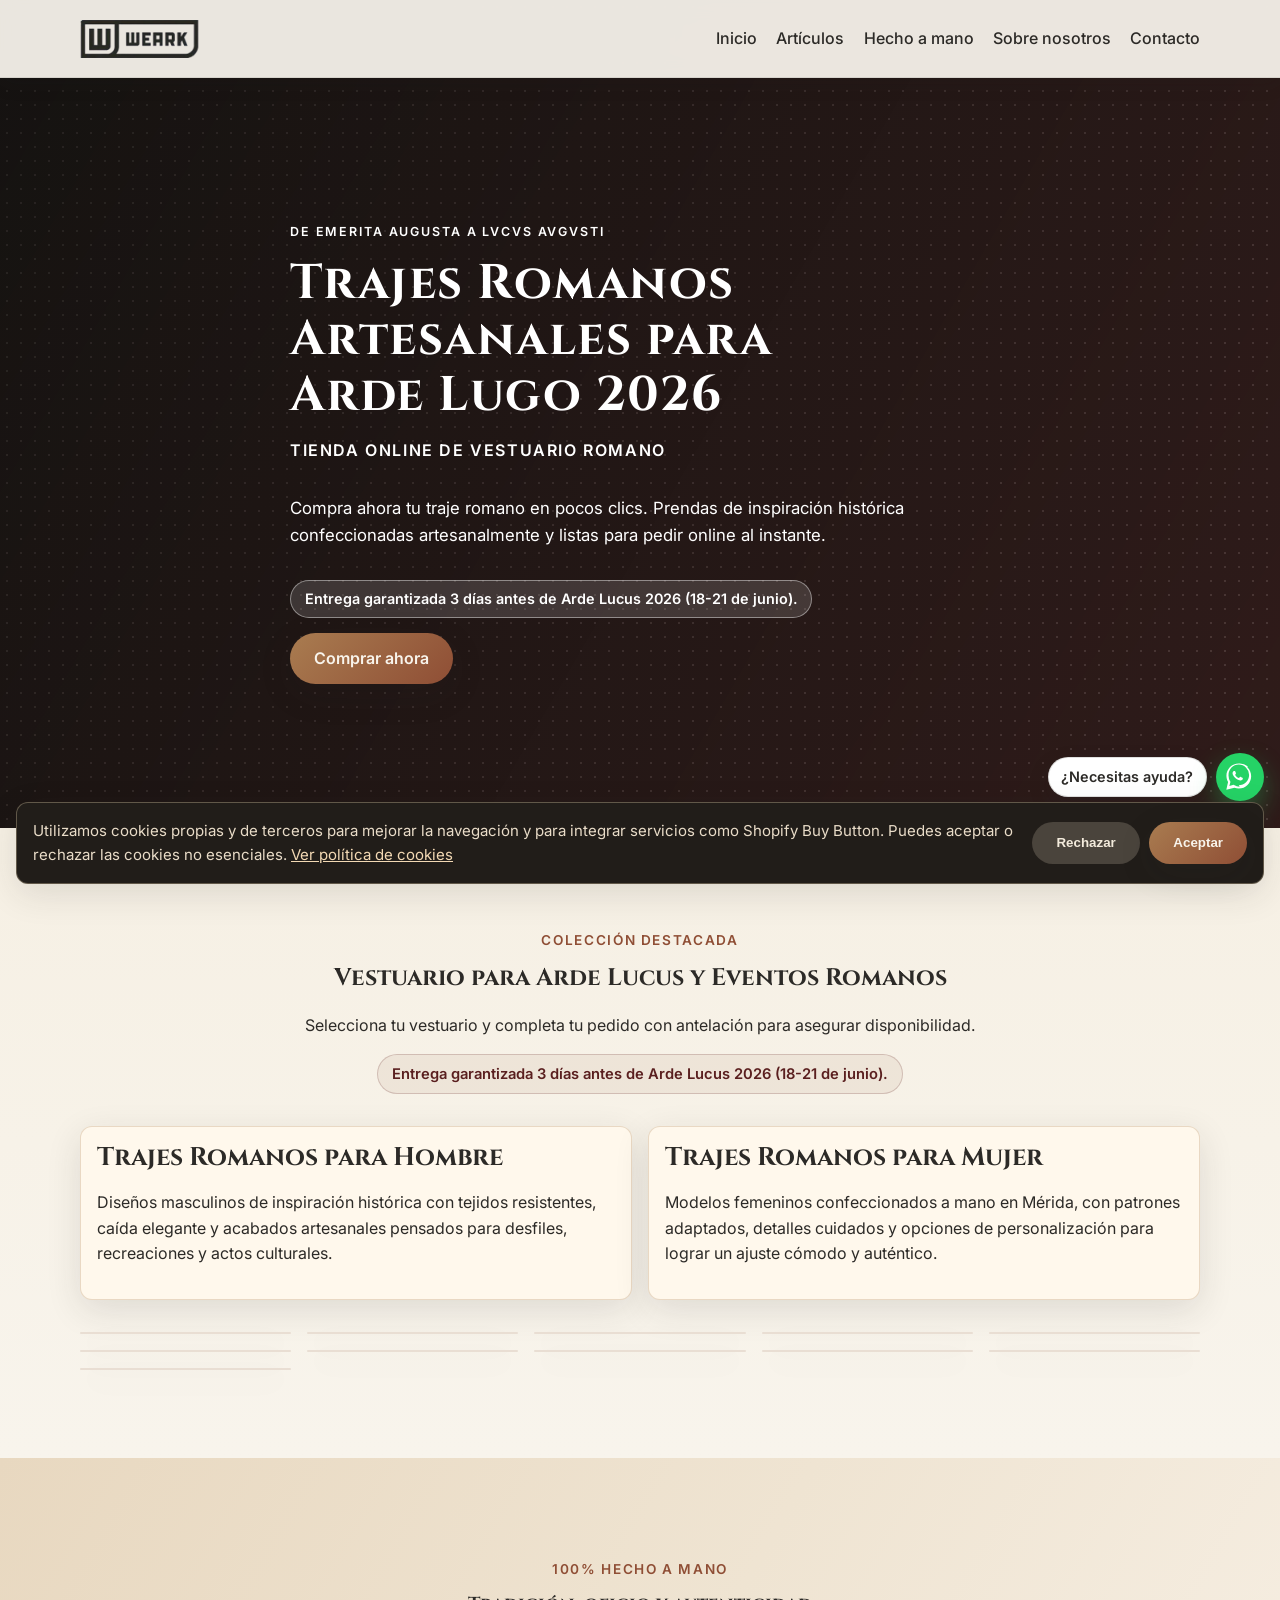
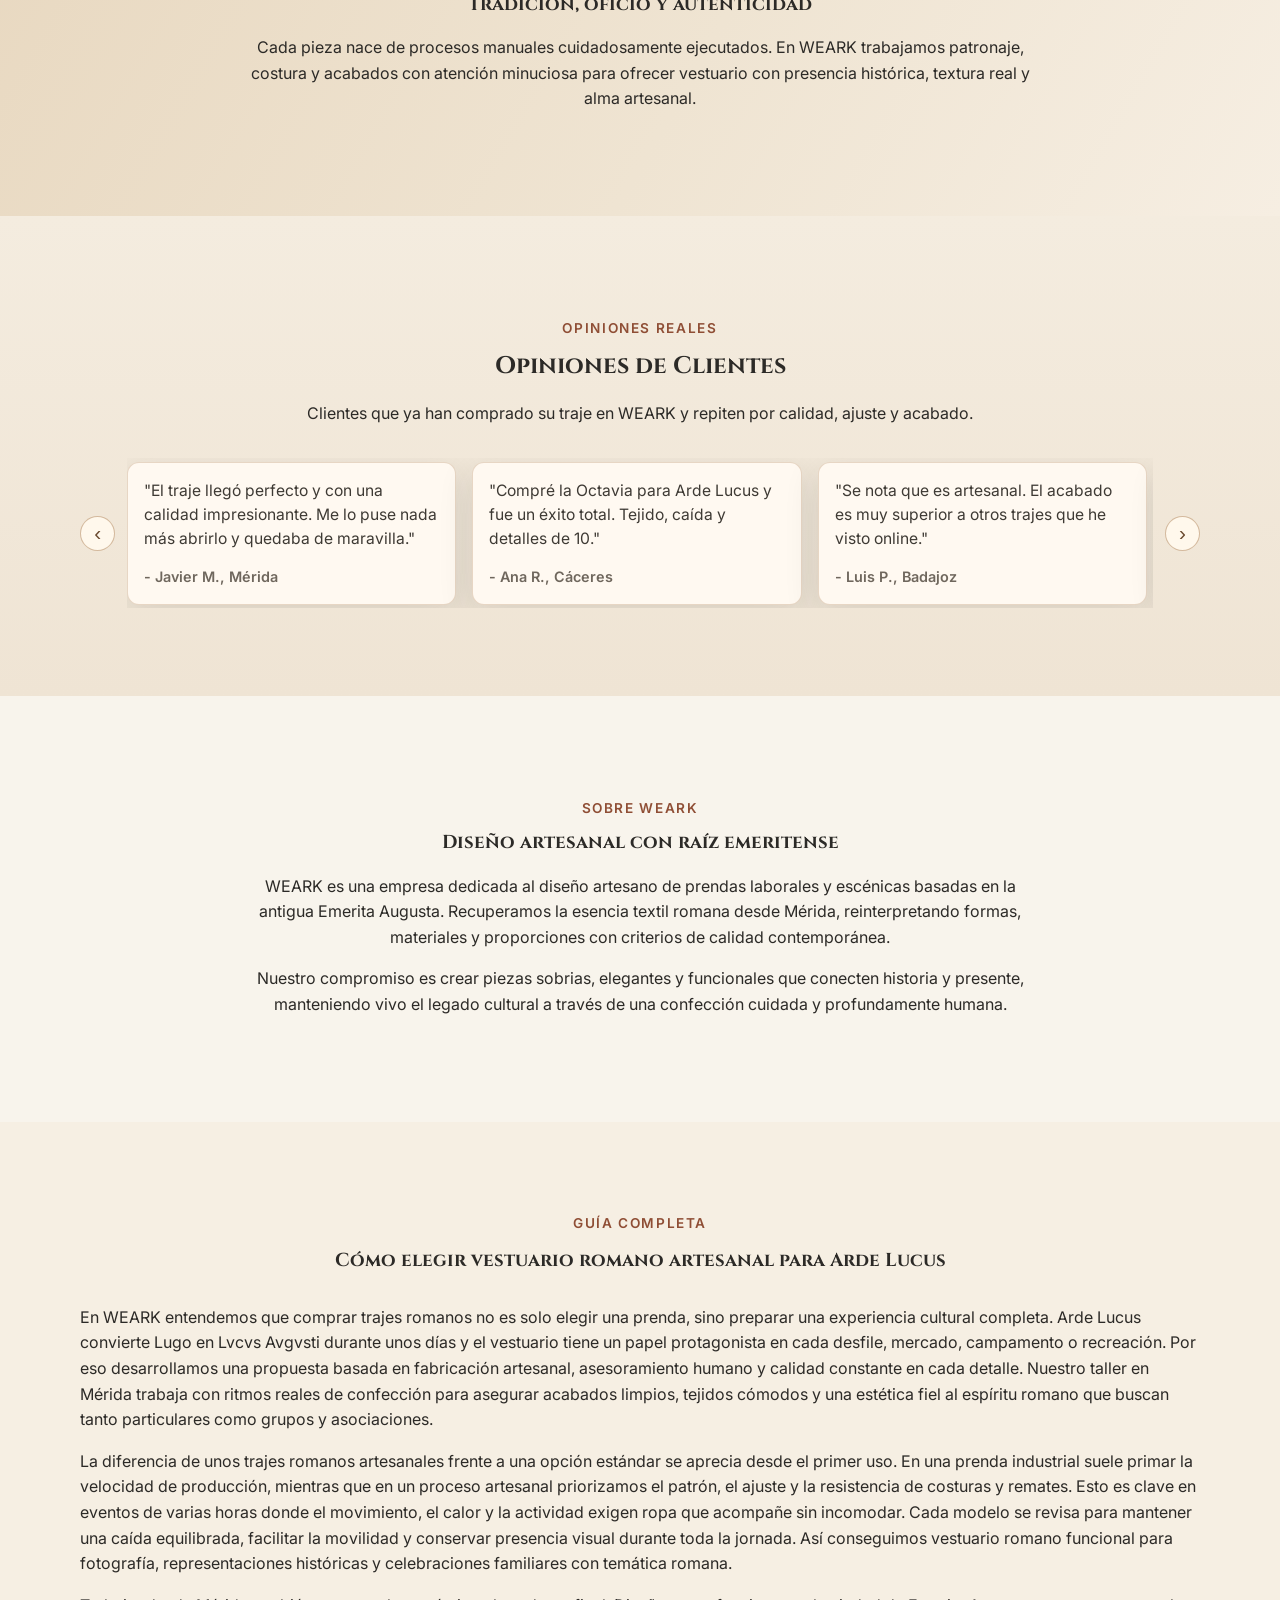
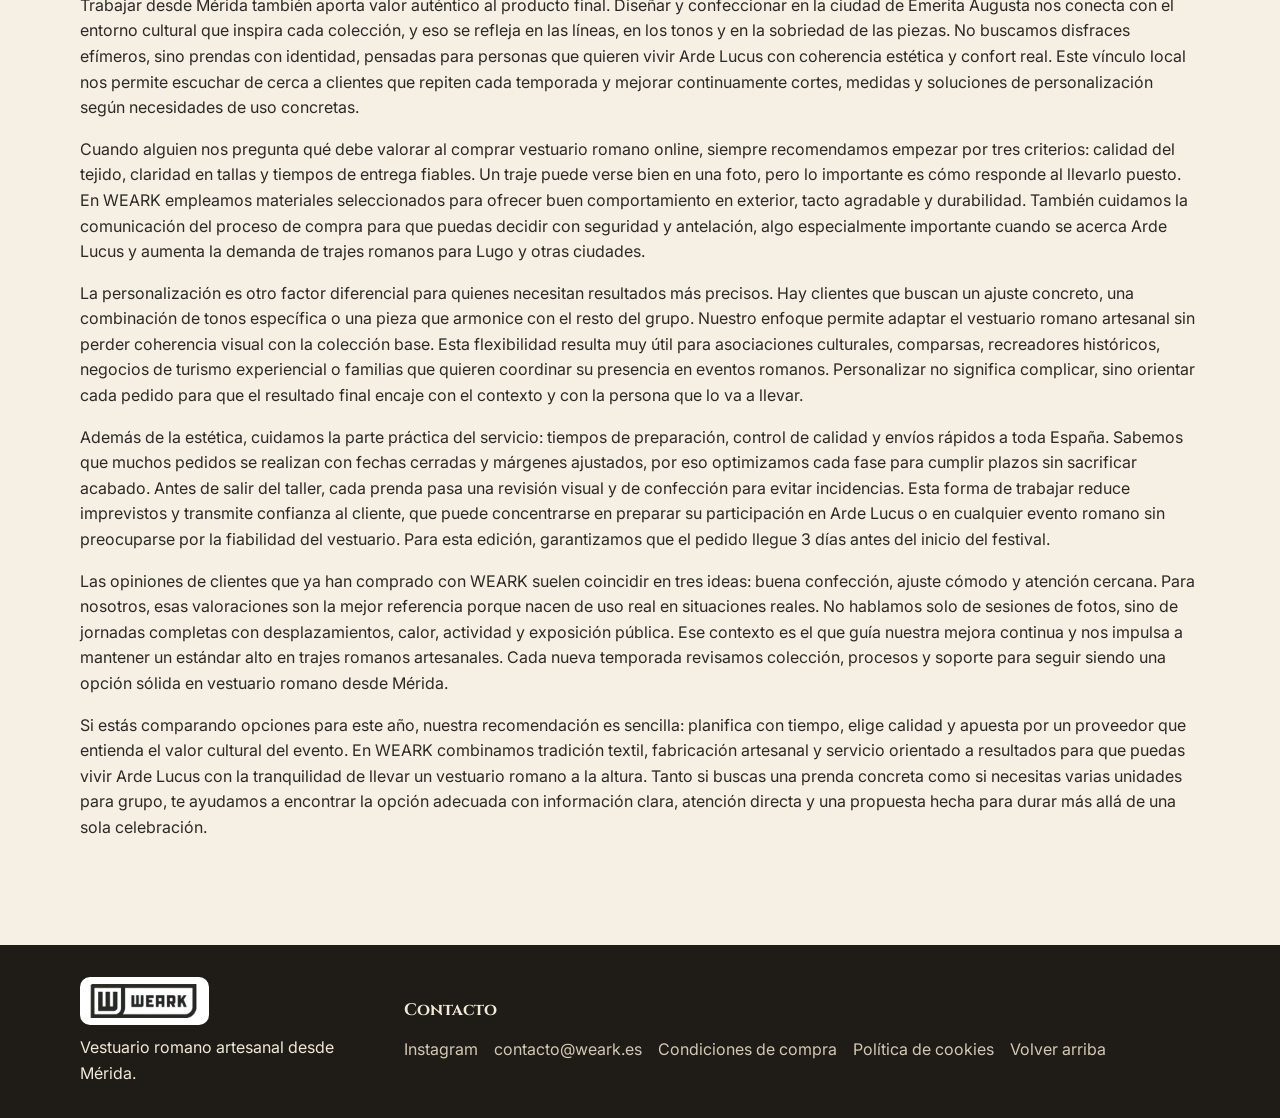
==== arde-lugo.html @ e9cd3d35 "arde lucus" ====
﻿<!doctype html>
<html lang="es">
<head>
    <!-- Google Tag Manager -->
    
    <script>
(function(w,d,s,l,i){
  w[l]=w[l]||[];
  w[l].push({'gtm.start': new Date().getTime(), event:'gtm.js'});
  var f=d.getElementsByTagName(s)[0],
      j=d.createElement(s),
      dl=l!='dataLayer' ? '&l='+l : '';
  j.async=true;
  j.src='https://www.googletagmanager.com/gtm.js?id='+i+dl;
  f.parentNode.insertBefore(j,f);
})(window,document,'script','dataLayer','GTM-5R88CDH3');
</script>
    <!-- End Google Tag Manager -->
    <meta charset="UTF-8">
    <meta name="viewport" content="width=device-width, initial-scale=1.0">
    <title>Trajes Romanos Artesanales para Arde Lugo 2026 | WEARK</title>
    <meta name="description" content="Trajes romanos artesanales para Arde Lucus, confeccionados a mano en Mérida por WEARK. Calidad premium, personalización y entrega garantizada 3 días antes del festival.">
    <meta name="robots" content="index, follow, max-image-preview:large, max-snippet:-1, max-video-preview:-1">
    <meta name="author" content="WEARK">
    <link rel="canonical" href="https://www.trajesromanos.com/">
    <link rel="icon" href="fav.png" type="image/png">
    <link rel="shortcut icon" href="fav.png" type="image/png">
    <link rel="apple-touch-icon" href="fav.png">

    <meta property="og:locale" content="es_ES">
    <meta property="og:type" content="website">
    <meta property="og:site_name" content="WEARK">
    <meta property="og:title" content="Trajes Romanos Artesanales para Arde Lucus | WEARK">
    <meta property="og:description" content="Trajes romanos artesanales hechos a mano en Mérida. Calidad premium para Arde Lucus.">
    <meta property="og:url" content="https://www.trajesromanos.com/">
    <meta property="og:image" content="https://www.trajesromanos.com/og-image.jpg">

    <meta name="twitter:card" content="summary_large_image">
    <meta name="twitter:title" content="Trajes Romanos Artesanales para Arde Lucus | WEARK">
    <meta name="twitter:description" content="Trajes romanos artesanales hechos a mano en Mérida. Calidad premium para Arde Lucus.">
    <meta name="twitter:image" content="https://www.trajesromanos.com/og-image.jpg">

    <script type="application/ld+json">
    {
      "@context": "https://schema.org",
      "@type": "Organization",
      "name": "WEARK",
      "url": "https://www.trajesromanos.com/",
      "logo": "https://www.trajesromanos.com/static/logo_base.png",
      "email": "contacto@weark.es",
      "telephone": "+34 630 105 948",
      "address": {
        "@type": "PostalAddress",
        "streetAddress": "Marquesa de Pinares, 11",
        "addressLocality": "Mérida",
        "postalCode": "06800",
        "addressRegion": "Badajoz",
        "addressCountry": "ES"
      },
      "sameAs": [
        "https://www.instagram.com/weark.es/"
      ]
    }
    </script>
    <script type="application/ld+json">
    {
      "@context": "https://schema.org",
      "@type": "WebSite",
      "name": "WEARK",
      "url": "https://www.trajesromanos.com/",
      "inLanguage": "es-ES"
    }
    </script>
    <link rel="preconnect" href="https://fonts.googleapis.com">
    <link rel="preconnect" href="https://fonts.gstatic.com" crossorigin>
    <link href="https://fonts.googleapis.com/css2?family=Cinzel:wght@500;700&family=Inter:wght@400;500;600&display=swap" rel="stylesheet">
    <link rel="stylesheet" href="static/css/style.css?v=20260526-arde-lucus">
</head>
<body>
<!-- Google Tag Manager (noscript) -->
<noscript>
  <iframe src="https://www.googletagmanager.com/ns.html?id=GTM-5R88CDH3"
  height="0" width="0" style="display:none;visibility:hidden"></iframe>
</noscript>
<!-- End Google Tag Manager (noscript) -->
<header class="hero" id="inicio">
    <video class="hero-video" autoplay muted loop playsinline preload="metadata" aria-hidden="true">
        <source src="static/tovarvideo.m4v" type="video/mp4">
    </video>
    <div class="hero-overlay"></div>
    <nav class="navbar">
        <div class="navbar-inner">
            <a href="#inicio" class="logo" aria-label="WEARK">
                <img src="static/logo_base.png" alt="Logo de WEARK, marca de trajes romanos artesanales en Mérida" class="logo-img" width="180" height="48" loading="lazy" decoding="async">
            </a>
            <button class="menu-toggle" aria-label="Abrir menú">Menú</button>
            <ul class="nav-links">
                <li><a href="#inicio">Inicio</a></li>
                <li><a href="#articulos">Artículos</a></li>
                <li><a href="#hecho-mano">Hecho a mano</a></li>
                <li><a href="#sobre-nosotros">Sobre nosotros</a></li>
                <li><a href="#contacto">Contacto</a></li>
            </ul>
        </div>
    </nav>

    <div class="hero-content container">
        <p class="hero-kicker">De Emerita Augusta a Lvcvs Avgvsti</p>
        <h1>Trajes Romanos Artesanales para Arde Lugo 2026</h1>
        <p class="hero-subtitle">TIENDA ONLINE DE VESTUARIO ROMANO </p>
        <p class="hero-text">
            Compra ahora tu traje romano en pocos clics. Prendas de inspiración histórica
            confeccionadas artesanalmente y listas para pedir online al instante.
        </p>
        <p class="hero-guarantee" role="status">Entrega garantizada 3 días antes de Arde Lucus 2026 (18-21 de junio).</p>
        <a href="#articulos" class="btn btn-primary">Comprar ahora</a>
    </div>
</header>

<main>
    <section class="section products" id="articulos">
        <div class="container">
            <div class="section-heading">
                <p class="section-label">Colección destacada</p>
                <h2>Vestuario para Arde Lucus y Eventos Romanos</h2>
                <p>
                    Selecciona tu vestuario y completa tu pedido con antelación para asegurar disponibilidad.
                </p>
                <p class="delivery-guarantee">Entrega garantizada 3 días antes de Arde Lucus 2026 (18-21 de junio).</p>
                
            </div>

            <div class="seo-category-grid" aria-label="Categorías principales de vestuario romano">
                <article class="seo-category-card">
                    <h2>Trajes Romanos para Hombre</h2>
                    <p>
                        Diseños masculinos de inspiración histórica con tejidos resistentes, caída elegante y
                        acabados artesanales pensados para desfiles, recreaciones y actos culturales.
                    </p>
                </article>
                <article class="seo-category-card">
                    <h2>Trajes Romanos para Mujer</h2>
                    <p>
                        Modelos femeninos confeccionados a mano en Mérida, con patrones adaptados, detalles
                        cuidados y opciones de personalización para lograr un ajuste cómodo y auténtico.
                    </p>
                </article>
            </div>

            <div class="product-grid">
                <article class="product-card product-card--agripa" data-shopify-product-id="15895542497667">
                    <div class="shopify-button-placeholder">
                        <div id='product-component-1776346772786'></div>
                        <script type="text/javascript">
                    /*<![CDATA[*/
                    (function () {
                      var scriptURL = 'https://sdks.shopifycdn.com/buy-button/latest/buy-button-storefront.min.js';
                      if (window.ShopifyBuy) {
                        if (window.ShopifyBuy.UI) {
                          ShopifyBuyInit();
                        } else {
                          loadScript();
                        }
                      } else {
                        loadScript();
                      }
                      function loadScript() {
                        var script = document.createElement('script');
                        script.async = true;
                        script.src = scriptURL;
                        (document.getElementsByTagName('head')[0] || document.getElementsByTagName('body')[0]).appendChild(script);
                        script.onload = ShopifyBuyInit;
                      }
                      function ShopifyBuyInit() {
                        var client = ShopifyBuy.buildClient({
                          domain: 'gtq3mq-vb.myshopify.com',
                          storefrontAccessToken: '32702bb775fb3dd5990b9d63f48bd578',
                        });
                        ShopifyBuy.UI.onReady(client).then(function (ui) {
                          ui.createComponent('product', {
                            id: '15895542497667',
                            node: document.getElementById('product-component-1776346772786'),
                            moneyFormat: 'desde%20%E2%82%AC%7B%7Bamount_with_comma_separator%7D%7D',
                            options: {
                      "product": {
                        "styles": {
                          "product": {
                            "@media (min-width: 601px)": {
                              "max-width": "100%",
                              "margin-left": "0px",
                              "margin-bottom": "0px"
                            }
                          }
                        },
                        "buttonDestination": "modal",
                                "contents": {
                          "options": false,
                          "price": true
                        },
                        "text": {
                          "button": "COMPRAR"
                        }
                      },
                      "productSet": {
                        "styles": {
                          "products": {
                            "@media (min-width: 601px)": {
                              "margin-left": "0px"
                            }
                          }
                        }
                      },
                      "modalProduct": {
                        "contents": {
                          "img": false,
                          "imgWithCarousel": true,
                          "button": false,
                          "buttonWithQuantity": true
                        },
                        "styles": {
                          "product": {
                            "@media (min-width: 601px)": {
                              "max-width": "100%",
                              "margin-left": "0px",
                              "margin-bottom": "0px"
                            }
                          }
                        },
                        "text": {
                          "button": "COMPRAR"
                        }
                      },
                      "option": {},
                      "cart": {
                        "text": {
                          "total": "Subtotal",
                          "button": "Checkout"
                        }
                      },
                      "toggle": {}
                    },
                          });
                        });
                      }
                    })();
                    /*]]>*/
                        </script>
                    </div>
                </article>

                <article class="product-card product-card--justiniano" data-shopify-product-id="15900901114243">
                    <div class="shopify-button-placeholder">
                        <div id='product-component-1776346635353'></div>
                        <script type="text/javascript">
                    /*<![CDATA[*/
                    (function () {
                      var scriptURL = 'https://sdks.shopifycdn.com/buy-button/latest/buy-button-storefront.min.js';
                      if (window.ShopifyBuy) {
                        if (window.ShopifyBuy.UI) {
                          ShopifyBuyInit();
                        } else {
                          loadScript();
                        }
                      } else {
                        loadScript();
                      }
                      function loadScript() {
                        var script = document.createElement('script');
                        script.async = true;
                        script.src = scriptURL;
                        (document.getElementsByTagName('head')[0] || document.getElementsByTagName('body')[0]).appendChild(script);
                        script.onload = ShopifyBuyInit;
                      }
                      function ShopifyBuyInit() {
                        var client = ShopifyBuy.buildClient({
                          domain: 'gtq3mq-vb.myshopify.com',
                          storefrontAccessToken: '32702bb775fb3dd5990b9d63f48bd578',
                        });
                        ShopifyBuy.UI.onReady(client).then(function (ui) {
                          ui.createComponent('product', {
                            id: '15900901114243',
                            node: document.getElementById('product-component-1776346635353'),
                            moneyFormat: 'desde%20%E2%82%AC%7B%7Bamount_with_comma_separator%7D%7D',
                            options: {
                              "product": {
                                "styles": {
                                  "product": {
                                    "@media (min-width: 601px)": {
                                      "max-width": "100%",
                                      "margin-left": "0px",
                                      "margin-bottom": "0px"
                                    }
                                  }
                                },
                                "buttonDestination": "modal",
                                "contents": {
                                  "options": false,
                                  "price": true
                                },
                                "text": {
                                  "button": "COMPRAR"
                                }
                              },
                              "productSet": {
                                "styles": {
                                  "products": {
                                    "@media (min-width: 601px)": {
                                      "margin-left": "0px"
                                    }
                                  }
                                }
                              },
                              "modalProduct": {
                                "contents": {
                                  "img": false,
                                  "imgWithCarousel": true,
                                  "button": false,
                                  "buttonWithQuantity": true
                                },
                                "styles": {
                                  "product": {
                                    "@media (min-width: 601px)": {
                                      "max-width": "100%",
                                      "margin-left": "0px",
                                      "margin-bottom": "0px"
                                    }
                                  }
                                },
                                "text": {
                          "button": "COMPRAR"
                                }
                              },
                              "option": {},
                              "cart": {
                                "text": {
                                  "total": "Subtotal",
                                  "button": "Checkout"
                                }
                              },
                              "toggle": {}
                            },
                          });
                        });
                      }
                    })();
                    /*]]>*/
                        </script>
                    </div>
                </article>

                <article class="product-card product-card--lucio" data-shopify-product-id="15900936995203">
                    <div class="shopify-button-placeholder">
                        <div id='product-component-1776347283385'></div>
                        <script type="text/javascript">
                        /*<![CDATA[*/
                        (function () {
                          var scriptURL = 'https://sdks.shopifycdn.com/buy-button/latest/buy-button-storefront.min.js';
                          if (window.ShopifyBuy) {
                            if (window.ShopifyBuy.UI) {
                              ShopifyBuyInit();
                            } else {
                              loadScript();
                            }
                          } else {
                            loadScript();
                          }
                          function loadScript() {
                            var script = document.createElement('script');
                            script.async = true;
                            script.src = scriptURL;
                            (document.getElementsByTagName('head')[0] || document.getElementsByTagName('body')[0]).appendChild(script);
                            script.onload = ShopifyBuyInit;
                          }
                          function ShopifyBuyInit() {
                            var client = ShopifyBuy.buildClient({
                              domain: 'gtq3mq-vb.myshopify.com',
                              storefrontAccessToken: '32702bb775fb3dd5990b9d63f48bd578',
                            });
                            ShopifyBuy.UI.onReady(client).then(function (ui) {
                              ui.createComponent('product', {
                                id: '15900936995203',
                                node: document.getElementById('product-component-1776347283385'),
                                moneyFormat: 'desde%20%E2%82%AC%7B%7Bamount_with_comma_separator%7D%7D',
                                options: {
                          "product": {
                            "styles": {
                              "product": {
                                "@media (min-width: 601px)": {
                                  "max-width": "100%",
                                  "margin-left": "0px",
                                  "margin-bottom": "0px"
                                }
                              }
                            },
                            "buttonDestination": "modal",
                                "contents": {
                              "options": false,
                              "price": true
                            },
                            "text": {
                              "button": "COMPRAR"
                            }
                          },
                          "productSet": {
                            "styles": {
                              "products": {
                                "@media (min-width: 601px)": {
                                  "margin-left": "0px"
                                }
                              }
                            }
                          },
                          "modalProduct": {
                            "contents": {
                              "img": false,
                              "imgWithCarousel": true,
                              "button": false,
                              "buttonWithQuantity": true
                            },
                            "styles": {
                              "product": {
                                "@media (min-width: 601px)": {
                                  "max-width": "100%",
                                  "margin-left": "0px",
                                  "margin-bottom": "0px"
                                }
                              }
                            },
                            "text": {
                                "button": "COMPRAR"
                            }
                          },
                          "option": {},
                          "cart": {
                            "text": {
                              "total": "Subtotal",
                              "button": "Checkout"
                            }
                          },
                          "toggle": {}
                        },
                              });
                            });
                          }
                        })();
                        /*]]>*/
                        </script>
                    </div>
                </article>

                <article class="product-card product-card--octavia-capa" data-shopify-product-id="15901947167107">
                    <div class="shopify-button-placeholder">
                        <div id='product-component-1776407784008'></div>
                        <script type="text/javascript">
                        /*<![CDATA[*/
                        (function () {
                          var scriptURL = 'https://sdks.shopifycdn.com/buy-button/latest/buy-button-storefront.min.js';
                          if (window.ShopifyBuy) {
                            if (window.ShopifyBuy.UI) {
                              ShopifyBuyInit();
                            } else {
                              loadScript();
                            }
                          } else {
                            loadScript();
                          }
                          function loadScript() {
                            var script = document.createElement('script');
                            script.async = true;
                            script.src = scriptURL;
                            (document.getElementsByTagName('head')[0] || document.getElementsByTagName('body')[0]).appendChild(script);
                            script.onload = ShopifyBuyInit;
                          }
                          function ShopifyBuyInit() {
                            var client = ShopifyBuy.buildClient({
                              domain: 'gtq3mq-vb.myshopify.com',
                              storefrontAccessToken: '32702bb775fb3dd5990b9d63f48bd578',
                            });
                            ShopifyBuy.UI.onReady(client).then(function (ui) {
                              ui.createComponent('product', {
                                id: '15901947167107',
                                node: document.getElementById('product-component-1776407784008'),
                                moneyFormat: 'desde%20%E2%82%AC%7B%7Bamount_with_comma_separator%7D%7D',
                                options: {
                                  "product": {
                                    "styles": {
                                      "product": {
                                        "@media (min-width: 601px)": {
                                          "max-width": "100%",
                                          "margin-left": "0px",
                                          "margin-bottom": "0px"
                                        }
                                      }
                                    },
                                    "buttonDestination": "modal",
                                "contents": {
                                      "options": false,
                                      "price": true
                                    },
                                    "text": {
                                      "button": "COMPRAR"
                                    }
                                  },
                                  "productSet": {
                                    "styles": {
                                      "products": {
                                        "@media (min-width: 601px)": {
                                          "margin-left": "0px"
                                        }
                                      }
                                    }
                                  },
                                  "modalProduct": {
                                    "contents": {
                                      "img": false,
                                      "imgWithCarousel": true,
                                      "button": false,
                                      "buttonWithQuantity": true
                                    },
                                    "styles": {
                                      "product": {
                                        "@media (min-width: 601px)": {
                                          "max-width": "100%",
                                          "margin-left": "0px",
                                          "margin-bottom": "0px"
                                        }
                                      }
                                    },
                                    "text": {
                                    "button": "COMPRAR"
                                    }
                                  },
                                  "option": {},
                                  "cart": {
                                    "text": {
                                      "total": "Subtotal",
                                      "button": "Checkout"
                                    }
                                  },
                                  "toggle": {}
                                },
                              });
                            });
                          }
                        })();
                        /*]]>*/
                        </script>
                    </div>
                </article>

                <article class="product-card product-card--teodora" data-shopify-product-id="15901936877955">
                    <div class="shopify-button-placeholder">
                        <div id='product-component-1776407902450'></div>
                        <script type="text/javascript">
                        /*<![CDATA[*/
                        (function () {
                          var scriptURL = 'https://sdks.shopifycdn.com/buy-button/latest/buy-button-storefront.min.js';
                          if (window.ShopifyBuy) {
                            if (window.ShopifyBuy.UI) {
                              ShopifyBuyInit();
                            } else {
                              loadScript();
                            }
                          } else {
                            loadScript();
                          }
                          function loadScript() {
                            var script = document.createElement('script');
                            script.async = true;
                            script.src = scriptURL;
                            (document.getElementsByTagName('head')[0] || document.getElementsByTagName('body')[0]).appendChild(script);
                            script.onload = ShopifyBuyInit;
                          }
                          function ShopifyBuyInit() {
                            var client = ShopifyBuy.buildClient({
                              domain: 'gtq3mq-vb.myshopify.com',
                              storefrontAccessToken: '32702bb775fb3dd5990b9d63f48bd578',
                            });
                            ShopifyBuy.UI.onReady(client).then(function (ui) {
                              ui.createComponent('product', {
                                id: '15901936877955',
                                node: document.getElementById('product-component-1776407902450'),
                                moneyFormat: 'desde%20%E2%82%AC%7B%7Bamount_with_comma_separator%7D%7D',
                                options: {
                                  "product": {
                                    "styles": {
                                      "product": {
                                        "@media (min-width: 601px)": {
                                          "max-width": "100%",
                                          "margin-left": "0px",
                                          "margin-bottom": "0px"
                                        }
                                      }
                                    },
                                    "buttonDestination": "modal",
                                "contents": {
                                      "options": false,
                                      "price": true
                                    },
                                    "text": {
                                      "button": "COMPRAR"
                                    }
                                  },
                                  "productSet": {
                                    "styles": {
                                      "products": {
                                        "@media (min-width: 601px)": {
                                          "margin-left": "0px"
                                        }
                                      }
                                    }
                                  },
                                  "modalProduct": {
                                    "contents": {
                                      "img": false,
                                      "imgWithCarousel": true,
                                      "button": false,
                                      "buttonWithQuantity": true
                                    },
                                    "styles": {
                                      "product": {
                                        "@media (min-width: 601px)": {
                                          "max-width": "100%",
                                          "margin-left": "0px",
                                          "margin-bottom": "0px"
                                        }
                                      }
                                    },
                                    "text": {
                                      "button": "COMPRAR"
                                    }
                                  },
                                  "option": {},
                                  "cart": {
                                    "text": {
                                      "total": "Subtotal",
                                      "button": "Checkout"
                                    }
                                  },
                                  "toggle": {}
                                },
                              });
                            });
                          }
                        })();
                        /*]]>*/
                        </script>
                    </div>
                </article>

                <article class="product-card product-card--proserpina" data-shopify-product-id="15901855318403">
                    <div class="shopify-button-placeholder">
                        <div id='product-component-1776408154618'></div>
                        <script type="text/javascript">
                        /*<![CDATA[*/
                        (function () {
                          var scriptURL = 'https://sdks.shopifycdn.com/buy-button/latest/buy-button-storefront.min.js';
                          if (window.ShopifyBuy) {
                            if (window.ShopifyBuy.UI) {
                              ShopifyBuyInit();
                            } else {
                              loadScript();
                            }
                          } else {
                            loadScript();
                          }
                          function loadScript() {
                            var script = document.createElement('script');
                            script.async = true;
                            script.src = scriptURL;
                            (document.getElementsByTagName('head')[0] || document.getElementsByTagName('body')[0]).appendChild(script);
                            script.onload = ShopifyBuyInit;
                          }
                          function ShopifyBuyInit() {
                            var client = ShopifyBuy.buildClient({
                              domain: 'gtq3mq-vb.myshopify.com',
                              storefrontAccessToken: '32702bb775fb3dd5990b9d63f48bd578',
                            });
                            ShopifyBuy.UI.onReady(client).then(function (ui) {
                              ui.createComponent('product', {
                                id: '15901855318403',
                                node: document.getElementById('product-component-1776408154618'),
                                moneyFormat: 'desde%20%E2%82%AC%7B%7Bamount_with_comma_separator%7D%7D',
                                options: {
                                  "product": {
                                    "styles": {
                                      "product": {
                                        "@media (min-width: 601px)": {
                                          "max-width": "100%",
                                          "margin-left": "0px",
                                          "margin-bottom": "0px"
                                        }
                                      }
                                    },
                                    "buttonDestination": "modal",
                                "contents": {
                                      "options": false,
                                      "price": true
                                    },
                                    "text": {
                                      "button": "COMPRAR"
                                    }
                                  },
                                  "productSet": {
                                    "styles": {
                                      "products": {
                                        "@media (min-width: 601px)": {
                                          "margin-left": "0px"
                                        }
                                      }
                                    }
                                  },
                                  "modalProduct": {
                                    "contents": {
                                      "img": false,
                                      "imgWithCarousel": true,
                                      "button": false,
                                      "buttonWithQuantity": true
                                    },
                                    "styles": {
                                      "product": {
                                        "@media (min-width: 601px)": {
                                          "max-width": "100%",
                                          "margin-left": "0px",
                                          "margin-bottom": "0px"
                                        }
                                      }
                                    },
                                    "text": {
                                      "button": "COMPRAR"
                                    }
                                  },
                                  "option": {},
                                  "cart": {
                                    "text": {
                                      "total": "Subtotal",
                                      "button": "Checkout"
                                    }
                                  },
                                  "toggle": {}
                                },
                              });
                            });
                          }
                        })();
                        /*]]>*/
                        </script>
                    </div>
                </article>

                <article class="product-card" data-shopify-product-id="15944672084355">
                    <div class="shopify-button-placeholder">
                        <div id='product-component-1776409500713'></div>
                        <script type="text/javascript">
                        /*<![CDATA[*/
                        (function () {
                          var scriptURL = 'https://sdks.shopifycdn.com/buy-button/latest/buy-button-storefront.min.js';
                          if (window.ShopifyBuy) {
                            if (window.ShopifyBuy.UI) {
                              ShopifyBuyInit();
                            } else {
                              loadScript();
                            }
                          } else {
                            loadScript();
                          }
                          function loadScript() {
                            var script = document.createElement('script');
                            script.async = true;
                            script.src = scriptURL;
                            (document.getElementsByTagName('head')[0] || document.getElementsByTagName('body')[0]).appendChild(script);
                            script.onload = ShopifyBuyInit;
                          }
                          function ShopifyBuyInit() {
                            var client = ShopifyBuy.buildClient({
                              domain: 'gtq3mq-vb.myshopify.com',
                              storefrontAccessToken: '32702bb775fb3dd5990b9d63f48bd578',
                            });
                            ShopifyBuy.UI.onReady(client).then(function (ui) {
                              ui.createComponent('product', {
                                id: '15944672084355',
                                node: document.getElementById('product-component-1776409500713'),
                                moneyFormat: 'desde%20%E2%82%AC%7B%7Bamount_with_comma_separator%7D%7D',
                                options: {
                                  "product": {
                                    "styles": {
                                      "product": {
                                        "@media (min-width: 601px)": {
                                          "max-width": "100%",
                                          "margin-left": "0px",
                                          "margin-bottom": "0px"
                                        }
                                      }
                                    },
                                    "buttonDestination": "modal",
                                "contents": {
                                      "options": false,
                                      "price": true
                                    },
                                    "text": {
                                      "button": "COMPRAR"
                                    }
                                  },
                                  "productSet": {
                                    "styles": {
                                      "products": {
                                        "@media (min-width: 601px)": {
                                          "margin-left": "0px"
                                        }
                                      }
                                    }
                                  },
                                  "modalProduct": {
                                    "contents": {
                                      "img": false,
                                      "imgWithCarousel": true,
                                      "button": false,
                                      "buttonWithQuantity": true
                                    },
                                    "styles": {
                                      "product": {
                                        "@media (min-width: 601px)": {
                                          "max-width": "100%",
                                          "margin-left": "0px",
                                          "margin-bottom": "0px"
                                        }
                                      }
                                    },
                                    "text": {
                                      "button": "COMPRAR"
                                    }
                                  },
                                  "option": {},
                                  "cart": {
                                    "text": {
                                      "total": "Subtotal",
                                      "button": "Checkout"
                                    }
                                  },
                                  "toggle": {}
                                },
                              });
                            });
                          }
                        })();
                        /*]]>*/
                        </script>
                    </div>
                </article>

                <article class="product-card" data-shopify-product-id="15945656172931">
                    <div class="shopify-button-placeholder">
                        <div id='product-component-1776410969298'></div>
                        <script type="text/javascript">
                        /*<![CDATA[*/
                        (function () {
                          var scriptURL = 'https://sdks.shopifycdn.com/buy-button/latest/buy-button-storefront.min.js';
                          if (window.ShopifyBuy) {
                            if (window.ShopifyBuy.UI) {
                              ShopifyBuyInit();
                            } else {
                              loadScript();
                            }
                          } else {
                            loadScript();
                          }
                          function loadScript() {
                            var script = document.createElement('script');
                            script.async = true;
                            script.src = scriptURL;
                            (document.getElementsByTagName('head')[0] || document.getElementsByTagName('body')[0]).appendChild(script);
                            script.onload = ShopifyBuyInit;
                          }
                          function ShopifyBuyInit() {
                            var client = ShopifyBuy.buildClient({
                              domain: 'gtq3mq-vb.myshopify.com',
                              storefrontAccessToken: '32702bb775fb3dd5990b9d63f48bd578',
                            });
                            ShopifyBuy.UI.onReady(client).then(function (ui) {
                              ui.createComponent('product', {
                                id: '15945656172931',
                                node: document.getElementById('product-component-1776410969298'),
                                moneyFormat: 'desde%20%E2%82%AC%7B%7Bamount_with_comma_separator%7D%7D',
                                options: {
                                  "product": {
                                    "styles": {
                                      "product": {
                                        "@media (min-width: 601px)": {
                                          "max-width": "100%",
                                          "margin-left": "0px",
                                          "margin-bottom": "0px"
                                        }
                                      }
                                    },
                                    "buttonDestination": "modal",
                                "contents": {
                                      "options": false,
                                      "price": true
                                    },
                                    "text": {
                                      "button": "COMPRAR"
                                    }
                                  },
                                  "productSet": {
                                    "styles": {
                                      "products": {
                                        "@media (min-width: 601px)": {
                                          "margin-left": "0px"
                                        }
                                      }
                                    }
                                  },
                                  "modalProduct": {
                                    "contents": {
                                      "img": false,
                                      "imgWithCarousel": true,
                                      "button": false,
                                      "buttonWithQuantity": true
                                    },
                                    "styles": {
                                      "product": {
                                        "@media (min-width: 601px)": {
                                          "max-width": "100%",
                                          "margin-left": "0px",
                                          "margin-bottom": "0px"
                                        }
                                      }
                                    },
                                    "text": {
                                      "button": "COMPRAR"
                                    }
                                  },
                                  "option": {},
                                  "cart": {
                                    "text": {
                                      "total": "Subtotal",
                                      "button": "Checkout"
                                    }
                                  },
                                  "toggle": {}
                                },
                              });
                            });
                          }
                        })();
                        /*]]>*/
                        </script>
                    </div>
                </article>

                <article class="product-card" data-shopify-product-id="15902953079171">
                    <div class="shopify-button-placeholder">
                        <div id='product-component-1778167938612'></div>
                        <script type="text/javascript">
                        /*<![CDATA[*/
                        (function () {
                          var scriptURL = 'https://sdks.shopifycdn.com/buy-button/latest/buy-button-storefront.min.js';
                          if (window.ShopifyBuy) {
                            if (window.ShopifyBuy.UI) {
                              ShopifyBuyInit();
                            } else {
                              loadScript();
                            }
                          } else {
                            loadScript();
                          }
                          function loadScript() {
                            var script = document.createElement('script');
                            script.async = true;
                            script.src = scriptURL;
                            (document.getElementsByTagName('head')[0] || document.getElementsByTagName('body')[0]).appendChild(script);
                            script.onload = ShopifyBuyInit;
                          }
                          function ShopifyBuyInit() {
                            var client = ShopifyBuy.buildClient({
                              domain: 'gtq3mq-vb.myshopify.com',
                              storefrontAccessToken: '32702bb775fb3dd5990b9d63f48bd578',
                            });
                            ShopifyBuy.UI.onReady(client).then(function (ui) {
                              ui.createComponent('product', {
                                id: '15902953079171',
                                node: document.getElementById('product-component-1778167938612'),
                                moneyFormat: '%E2%82%AC%7B%7Bamount_with_comma_separator%7D%7D',
                                options: {
                                  "product": {
                                    "styles": {
                                      "product": {
                                        "@media (min-width: 601px)": {
                                          "max-width": "100%",
                                          "margin-left": "0px",
                                          "margin-bottom": "0px"
                                        }
                                      }
                                    },
                                    "buttonDestination": "modal",
                                    "contents": {
                                      "options": false
                                    },
                                    "text": {
                                      "button": "COMPRAR"
                                    }
                                  },
                                  "productSet": {
                                    "styles": {
                                      "products": {
                                        "@media (min-width: 601px)": {
                                          "margin-left": "0px"
                                        }
                                      }
                                    }
                                  },
                                  "modalProduct": {
                                    "contents": {
                                      "img": false,
                                      "imgWithCarousel": true,
                                      "button": false,
                                      "buttonWithQuantity": true
                                    },
                                    "styles": {
                                      "product": {
                                        "@media (min-width: 601px)": {
                                          "max-width": "100%",
                                          "margin-left": "0px",
                                          "margin-bottom": "0px"
                                        }
                                      }
                                    },
                                    "text": {
                                      "button": "Add to cart"
                                    }
                                  },
                                  "option": {},
                                  "cart": {
                                    "text": {
                                      "total": "Subtotal",
                                      "button": "Checkout"
                                    }
                                  },
                                  "toggle": {}
                                },
                              });
                            });
                          }
                        })();
                        /*]]>*/
                        </script>
                    </div>
                </article>

                <article class="product-card" data-shopify-product-id="15945649521027">
                    <div class="shopify-button-placeholder">
                        <div id='product-component-1778167975932'></div>
                        <script type="text/javascript">
                        /*<![CDATA[*/
                        (function () {
                          var scriptURL = 'https://sdks.shopifycdn.com/buy-button/latest/buy-button-storefront.min.js';
                          if (window.ShopifyBuy) {
                            if (window.ShopifyBuy.UI) {
                              ShopifyBuyInit();
                            } else {
                              loadScript();
                            }
                          } else {
                            loadScript();
                          }
                          function loadScript() {
                            var script = document.createElement('script');
                            script.async = true;
                            script.src = scriptURL;
                            (document.getElementsByTagName('head')[0] || document.getElementsByTagName('body')[0]).appendChild(script);
                            script.onload = ShopifyBuyInit;
                          }
                          function ShopifyBuyInit() {
                            var client = ShopifyBuy.buildClient({
                              domain: 'gtq3mq-vb.myshopify.com',
                              storefrontAccessToken: '32702bb775fb3dd5990b9d63f48bd578',
                            });
                            ShopifyBuy.UI.onReady(client).then(function (ui) {
                              ui.createComponent('product', {
                                id: '15945649521027',
                                node: document.getElementById('product-component-1778167975932'),
                                moneyFormat: '%E2%82%AC%7B%7Bamount_with_comma_separator%7D%7D',
                                options: {
                                  "product": {
                                    "styles": {
                                      "product": {
                                        "@media (min-width: 601px)": {
                                          "max-width": "100%",
                                          "margin-left": "0px",
                                          "margin-bottom": "0px"
                                        }
                                      }
                                    },
                                    "buttonDestination": "modal",
                                    "contents": {
                                      "options": false
                                    },
                                    "text": {
                                      "button": "COMPRAR"
                                    }
                                  },
                                  "productSet": {
                                    "styles": {
                                      "products": {
                                        "@media (min-width: 601px)": {
                                          "margin-left": "0px"
                                        }
                                      }
                                    }
                                  },
                                  "modalProduct": {
                                    "contents": {
                                      "img": false,
                                      "imgWithCarousel": true,
                                      "button": false,
                                      "buttonWithQuantity": true
                                    },
                                    "styles": {
                                      "product": {
                                        "@media (min-width: 601px)": {
                                          "max-width": "100%",
                                          "margin-left": "0px",
                                          "margin-bottom": "0px"
                                        }
                                      }
                                    },
                                    "text": {
                                      "button": "Add to cart"
                                    }
                                  },
                                  "option": {},
                                  "cart": {
                                    "text": {
                                      "total": "Subtotal",
                                      "button": "Checkout"
                                    }
                                  },
                                  "toggle": {}
                                },
                              });
                            });
                          }
                        })();
                        /*]]>*/
                        </script>
                    </div>
                </article>

                <article class="product-card" data-shopify-product-id="15903000920451">
                    <div class="shopify-button-placeholder">
                        <div id='product-component-1778168071430'></div>
                        <script type="text/javascript">
                        /*<![CDATA[*/
                        (function () {
                          var scriptURL = 'https://sdks.shopifycdn.com/buy-button/latest/buy-button-storefront.min.js';
                          if (window.ShopifyBuy) {
                            if (window.ShopifyBuy.UI) {
                              ShopifyBuyInit();
                            } else {
                              loadScript();
                            }
                          } else {
                            loadScript();
                          }
                          function loadScript() {
                            var script = document.createElement('script');
                            script.async = true;
                            script.src = scriptURL;
                            (document.getElementsByTagName('head')[0] || document.getElementsByTagName('body')[0]).appendChild(script);
                            script.onload = ShopifyBuyInit;
                          }
                          function ShopifyBuyInit() {
                            var client = ShopifyBuy.buildClient({
                              domain: 'gtq3mq-vb.myshopify.com',
                              storefrontAccessToken: '32702bb775fb3dd5990b9d63f48bd578',
                            });
                            ShopifyBuy.UI.onReady(client).then(function (ui) {
                              ui.createComponent('product', {
                                id: '15903000920451',
                                node: document.getElementById('product-component-1778168071430'),
                                moneyFormat: '%E2%82%AC%7B%7Bamount_with_comma_separator%7D%7D',
                                options: {
                                  "product": {
                                    "styles": {
                                      "product": {
                                        "@media (min-width: 601px)": {
                                          "max-width": "100%",
                                          "margin-left": "0px",
                                          "margin-bottom": "0px"
                                        }
                                      }
                                    },
                                    "buttonDestination": "modal",
                                    "contents": {
                                      "options": false
                                    },
                                    "text": {
                                      "button": "COMPRAR"
                                    }
                                  },
                                  "productSet": {
                                    "styles": {
                                      "products": {
                                        "@media (min-width: 601px)": {
                                          "margin-left": "0px"
                                        }
                                      }
                                    }
                                  },
                                  "modalProduct": {
                                    "contents": {
                                      "img": false,
                                      "imgWithCarousel": true,
                                      "button": false,
                                      "buttonWithQuantity": true
                                    },
                                    "styles": {
                                      "product": {
                                        "@media (min-width: 601px)": {
                                          "max-width": "100%",
                                          "margin-left": "0px",
                                          "margin-bottom": "0px"
                                        }
                                      }
                                    },
                                    "text": {
                                      "button": "Add to cart"
                                    }
                                  },
                                  "option": {},
                                  "cart": {
                                    "text": {
                                      "total": "Subtotal",
                                      "button": "Checkout"
                                    }
                                  },
                                  "toggle": {}
                                },
                              });
                            });
                          }
                        })();
                        /*]]>*/
                        </script>
                    </div>
                </article>

            </div>

            <!-- Alternativa: aquí se puede insertar un Buy Button de colección completa desde Shopify -->
            <div id="shopify-collection-container" hidden></div>
        </div>
    </section>

    <section class="section handmade" id="hecho-mano">
        <div class="container handmade-content">
            <p class="section-label">100% hecho a mano</p>
            <h3>Tradición, oficio y autenticidad</h3>
            <p>
                Cada pieza nace de procesos manuales cuidadosamente ejecutados. En WEARK
                trabajamos patronaje, costura y acabados con atención minuciosa para ofrecer
                vestuario con presencia histórica, textura real y alma artesanal.
            </p>
        </div>
    </section>

    <section class="section testimonials" id="testimonios">
        <div class="container">
            <div class="section-heading">
                <p class="section-label">Opiniones reales</p>
                <h2>Opiniones de Clientes</h2>
                <p>
                    Clientes que ya han comprado su traje en WEARK y repiten por calidad, ajuste y acabado.
                </p>
            </div>
            <div class="testimonials-slider" aria-label="Opiniones de clientes">
                <button type="button" class="testimonial-nav testimonial-prev" aria-label="Testimonio anterior">‹</button>
                <div class="testimonials-track">
                    <article class="testimonial-card">
                        <p class="testimonial-text">
                            "El traje llegó perfecto y con una calidad impresionante. Me lo puse nada más abrirlo y
                            quedaba de maravilla."
                        </p>
                        <p class="testimonial-author">- Javier M., Mérida</p>
                    </article>
                    <article class="testimonial-card">
                        <p class="testimonial-text">
                            "Compré la Octavia para Arde Lucus y fue un éxito total. Tejido, caída y detalles de 10."
                        </p>
                        <p class="testimonial-author">- Ana R., Cáceres</p>
                    </article>
                    <article class="testimonial-card">
                        <p class="testimonial-text">
                            "Se nota que es artesanal. El acabado es muy superior a otros trajes que he visto online."
                        </p>
                        <p class="testimonial-author">- Luis P., Badajoz</p>
                    </article>
                    <article class="testimonial-card">
                        <p class="testimonial-text">
                            "Pedí dos trajes para el grupo y llegaron rápidos, bien rematados y con talla perfecta."
                        </p>
                        <p class="testimonial-author">- Marta C., Sevilla</p>
                    </article>
                    <article class="testimonial-card">
                        <p class="testimonial-text">
                            "La tela y el corte son espectaculares. Se nota muchísimo la diferencia frente a uno estándar."
                        </p>
                        <p class="testimonial-author">- Diego T., Madrid</p>
                    </article>
                    <article class="testimonial-card">
                        <p class="testimonial-text">
                            "Atención de 10 y traje impecable. Compré online y en el acto tuve claro que acerté."
                        </p>
                        <p class="testimonial-author">- Rocío F., Toledo</p>
                    </article>
                </div>
                <button type="button" class="testimonial-nav testimonial-next" aria-label="Siguiente testimonio">›</button>
            </div>
        </div>
    </section>

    <section class="section about" id="sobre-nosotros">
        <div class="container about-content">
            <p class="section-label">Sobre WEARK</p>
            <h3>Diseño artesanal con raíz emeritense</h3>
            <p>
                WEARK es una empresa dedicada al diseño artesano de prendas laborales y
                escénicas basadas en la antigua Emerita Augusta. Recuperamos la esencia
                textil romana desde Mérida, reinterpretando formas, materiales y proporciones
                con criterios de calidad contemporánea.
            </p>
            <p>
                Nuestro compromiso es crear piezas sobrias, elegantes y funcionales que
                conecten historia y presente, manteniendo vivo el legado cultural a través
                de una confección cuidada y profundamente humana.
            </p>
        </div>
    </section>

    <section class="section seo-content" id="guia-trajes-romanos">
        <div class="container">
            <div class="section-heading">
                <p class="section-label">Guía completa</p>
                <h3>Cómo elegir vestuario romano artesanal para Arde Lucus</h3>
            </div>
            <p>
                En WEARK entendemos que comprar trajes romanos no es solo elegir una prenda, sino preparar una
                experiencia cultural completa. Arde Lucus convierte Lugo en Lvcvs Avgvsti durante unos días y el
                vestuario tiene un papel protagonista en cada desfile, mercado, campamento o recreación. Por eso
                desarrollamos una propuesta basada en fabricación artesanal, asesoramiento humano y calidad constante
                en cada detalle. Nuestro taller en Mérida trabaja con ritmos reales de confección para asegurar
                acabados limpios, tejidos cómodos y una estética fiel al espíritu romano que buscan tanto particulares
                como grupos y asociaciones.
            </p>
            <p>
                La diferencia de unos trajes romanos artesanales frente a una opción estándar se aprecia desde el
                primer uso. En una prenda industrial suele primar la velocidad de producción, mientras que en un
                proceso artesanal priorizamos el patrón, el ajuste y la resistencia de costuras y remates. Esto es
                clave en eventos de varias horas donde el movimiento, el calor y la actividad exigen ropa que
                acompañe sin incomodar. Cada modelo se revisa para mantener una caída equilibrada, facilitar la
                movilidad y conservar presencia visual durante toda la jornada. Así conseguimos vestuario romano
                funcional para fotografía, representaciones históricas y celebraciones familiares con temática romana.
            </p>
            <p>
                Trabajar desde Mérida también aporta valor auténtico al producto final. Diseñar y confeccionar en la
                ciudad de Emerita Augusta nos conecta con el entorno cultural que inspira cada colección, y eso se
                refleja en las líneas, en los tonos y en la sobriedad de las piezas. No buscamos disfraces efímeros,
                sino prendas con identidad, pensadas para personas que quieren vivir Arde Lucus con coherencia
                estética y confort real. Este vínculo local nos permite escuchar de cerca a clientes que repiten cada
                temporada y mejorar continuamente cortes, medidas y soluciones de personalización según necesidades
                de uso concretas.
            </p>
            <p>
                Cuando alguien nos pregunta qué debe valorar al comprar vestuario romano online, siempre recomendamos
                empezar por tres criterios: calidad del tejido, claridad en tallas y tiempos de entrega fiables. Un
                traje puede verse bien en una foto, pero lo importante es cómo responde al llevarlo puesto. En WEARK
                empleamos materiales seleccionados para ofrecer buen comportamiento en exterior, tacto agradable y
                durabilidad. También cuidamos la comunicación del proceso de compra para que puedas decidir con
                seguridad y antelación, algo especialmente importante cuando se acerca Arde Lucus y aumenta la
                demanda de trajes romanos para Lugo y otras ciudades.
            </p>
            <p>
                La personalización es otro factor diferencial para quienes necesitan resultados más precisos. Hay
                clientes que buscan un ajuste concreto, una combinación de tonos específica o una pieza que armonice
                con el resto del grupo. Nuestro enfoque permite adaptar el vestuario romano artesanal sin perder
                coherencia visual con la colección base. Esta flexibilidad resulta muy útil para asociaciones
                culturales, comparsas, recreadores históricos, negocios de turismo experiencial o familias que quieren
                coordinar su presencia en eventos romanos. Personalizar no significa complicar, sino orientar cada
                pedido para que el resultado final encaje con el contexto y con la persona que lo va a llevar.
            </p>
            <p>
                Además de la estética, cuidamos la parte práctica del servicio: tiempos de preparación, control de
                calidad y envíos rápidos a toda España. Sabemos que muchos pedidos se realizan con fechas cerradas y
                márgenes ajustados, por eso optimizamos cada fase para cumplir plazos sin sacrificar acabado. Antes
                de salir del taller, cada prenda pasa una revisión visual y de confección para evitar incidencias.
                Esta forma de trabajar reduce imprevistos y transmite confianza al cliente, que puede concentrarse en
                preparar su participación en Arde Lucus o en cualquier evento romano sin preocuparse por la
                fiabilidad del vestuario. Para esta edición, garantizamos que el pedido llegue 3 días antes del
                inicio del festival.
            </p>
            <p>
                Las opiniones de clientes que ya han comprado con WEARK suelen coincidir en tres ideas: buena
                confección, ajuste cómodo y atención cercana. Para nosotros, esas valoraciones son la mejor referencia
                porque nacen de uso real en situaciones reales. No hablamos solo de sesiones de fotos, sino de
                jornadas completas con desplazamientos, calor, actividad y exposición pública. Ese contexto es el que
                guía nuestra mejora continua y nos impulsa a mantener un estándar alto en trajes romanos artesanales.
                Cada nueva temporada revisamos colección, procesos y soporte para seguir siendo una opción sólida en
                vestuario romano desde Mérida.
            </p>
            <p>
                Si estás comparando opciones para este año, nuestra recomendación es sencilla: planifica con tiempo,
                elige calidad y apuesta por un proveedor que entienda el valor cultural del evento. En WEARK
                combinamos tradición textil, fabricación artesanal y servicio orientado a resultados para que puedas
                vivir Arde Lucus con la tranquilidad de llevar un vestuario romano a la altura. Tanto si buscas
                una prenda concreta como si necesitas varias unidades para grupo, te ayudamos a encontrar la opción
                adecuada con información clara, atención directa y una propuesta hecha para durar más allá de una sola
                celebración.
            </p>
        </div>
    </section>
</main>

<footer class="footer" id="contacto">
    <div class="container footer-content">
        <div class="footer-brand-block">
            <div class="footer-logo-wrap">
                <img src="static/logo_base.png" alt="Logo de WEARK, vestuario romano artesanal para eventos en Mérida" class="footer-logo-img" width="180" height="48" loading="lazy" decoding="async">
            </div>
            <p>Vestuario romano artesanal desde Mérida.</p>
        </div>
        <div class="footer-links">
            <h2 class="contact-heading">Contacto</h2>
            <a href="https://www.instagram.com/weark.es/" target="_blank" rel="noopener noreferrer" aria-label="Instagram de WEARK">Instagram</a>
            <a href="mailto:contacto@weark.es" aria-label="Correo electrónico de WEARK">contacto@weark.es</a>
            <button type="button" class="footer-link-button" data-modal-open="modal-condiciones-compra">Condiciones de compra</button>
            <button type="button" class="footer-link-button" data-modal-open="modal-politica-cookies">Política de cookies</button>
            <a href="#inicio">Volver arriba</a>
        </div>
    </div>
</footer>

<div class="modal-overlay" id="modal-condiciones-compra" aria-hidden="true">
    <div class="modal-panel" role="dialog" aria-modal="true" aria-labelledby="modal-condiciones-title">
        <button type="button" class="modal-close" data-modal-close aria-label="Cerrar modal">x</button>
        <h2 id="modal-condiciones-title">Condiciones de compra</h2>
        <div class="modal-content">
            <h3>1. Identificación del vendedor</h3>
            <p>
                Titular: Weark Custom Tovar S.L.<br>
                Nombre comercial: Weark<br>
                CIF: B06763502<br>
                Domicilio: Marquesa de Pinares, 11, 06800, Mérida (Badajoz), España<br>
                Email: weark@weark.es<br>
                Teléfono: 630 105 948
            </p>

            <h3>2. Objeto</h3>
            <p>
                Las presentes condiciones regulan la compra de productos ofrecidos en esta web,
                consistentes en vestuario romano y artículos textiles.
            </p>

            <h3>3. Proceso de compra</h3>
            <p>
                El cliente podrá seleccionar los productos deseados y realizar el pedido a través
                de la web o mediante contacto directo (WhatsApp o email).
            </p>
            <p>
                Antes de confirmar el pedido, el cliente podrá revisar los detalles del mismo
                (productos, precio, envío).
            </p>

            <h3>4. Precios</h3>
            <p>Todos los precios están indicados en euros (EUR) e incluyen los impuestos aplicables.</p>
            <ul>
                <li>9 EUR por pedido</li>
                <li>Envio gratuito a partir de 60 EUR</li>
            </ul>

            <h3>5. Métodos de pago</h3>
            <ul>
                <li>Tarjeta bancaria (Redsys)</li>
                <li>PayPal</li>
                <li>Bizum</li>
            </ul>

            <h3>6. Disponibilidad</h3>
            <p>
                Todos los pedidos están sujetos a disponibilidad. En caso de no disponibilidad de
                un producto tras la compra, se informará al cliente y se procederá al reembolso.
            </p>

            <h3>7. Envíos</h3>
            <ul>
                <li>Plazo de preparación: 2 a 15 días laborables (según stock)</li>
                <li>Plazo de entrega: 24 horas desde el envío</li>
                <li>Empresa de transporte: Nacex</li>
            </ul>

            <h3>8. Devoluciones y derecho de desistimiento</h3>
            <h4>8.1 Derecho de desistimiento</h4>
            <p>
                El cliente dispone de un plazo de 14 días naturales desde la recepción del pedido
                para ejercer su derecho de desistimiento. Para ello deberá comunicarlo por email a
                weark@weark.es.
            </p>
            <h4>8.2 Condiciones de devolución</h4>
            <ul>
                <li>El producto debe estar en perfecto estado, sin usar y con su embalaje original.</li>
                <li>
                    El cliente será responsable de la disminución de valor de los bienes resultante
                    de una manipulación distinta a la necesaria para establecer su naturaleza,
                    características o funcionamiento.
                </li>
                <li>Los gastos de devolución correrán a cargo del cliente.</li>
                <li>No se aceptarán devoluciones de productos personalizados o hechos a medida.</li>
            </ul>
            <h4>8.3 Reembolsos</h4>
            <p>
                Una vez recibido y revisado el producto, se procederá al reembolso del importe
                correspondiente en un plazo máximo de 14 días.
            </p>

            <h3>9. Productos defectuosos</h3>
            <p>En caso de defecto de fabricación o error en el pedido:</p>
            <ul>
                <li>Weark se hará cargo de los gastos de recogida y envío.</li>
                <li>El cliente podrá solicitar cambio o reembolso.</li>
            </ul>

            <h3>10. Productos personalizados</h3>
            <p>
                Los productos confeccionados a medida o personalizados no admiten devolución,
                salvo defecto de fabricación.
            </p>

            <h3>11. Atención al cliente</h3>
            <p>
                Email: weark@weark.es<br>
                Teléfono: 630 105 948<br>
                Horario de atención: lunes a viernes de 9:00 a 14:00
            </p>

            <h3>12. Legislación aplicable</h3>
            <p>
                Las presentes condiciones se rigen por la legislación española. Cualquier
                controversia se someterá a los juzgados y tribunales del domicilio del consumidor.
            </p>
        </div>
    </div>
</div>

<div class="modal-overlay" id="modal-politica-cookies" aria-hidden="true">
    <div class="modal-panel" role="dialog" aria-modal="true" aria-labelledby="modal-cookies-title">
        <button type="button" class="modal-close" data-modal-close aria-label="Cerrar modal">x</button>
        <h2 id="modal-cookies-title">Política de cookies</h2>
        <div class="modal-content">
            <h3>1. Qué son las cookies</h3>
            <p>
                Las cookies son pequeños archivos que se almacenan en tu dispositivo al visitar una
                web. Sirven para mejorar la experiencia de navegación y obtener información técnica.
            </p>

            <h3>2. Tipos de cookies que podemos usar</h3>
            <ul>
                <li>Cookies técnicas: necesarias para el funcionamiento básico del sitio.</li>
                <li>Cookies de analítica: ayudan a medir uso y rendimiento de la web.</li>
                <li>Cookies de terceros: pueden activarse al integrar servicios externos como Shopify.</li>
            </ul>

            <h3>3. Finalidad</h3>
            <p>
                Utilizamos cookies para recordar preferencias, garantizar funcionalidades y analizar
                de forma agregada el tráfico del sitio.
            </p>

            <h3>4. Gestión y desactivación</h3>
            <p>
                Puedes configurar o bloquear cookies desde tu navegador. Ten en cuenta que algunas
                funcionalidades pueden verse afectadas si desactivas cookies técnicas.
            </p>

            <h3>5. Cookies de Shopify</h3>
            <p>
                Al insertar Buy Buttons o componentes de Shopify, pueden instalarse cookies propias
                y de terceros de Shopify para gestionar carrito, sesión y proceso de compra.
            </p>

            <h3>6. Contacto</h3>
            <p>
                Para cualquier consulta sobre cookies puedes escribir a:
                <br>weark@weark.es
            </p>
        </div>
    </div>
</div>

<aside class="cookie-banner" id="cookie-banner" role="dialog" aria-live="polite" aria-label="Aviso de cookies">
    <p>
        Utilizamos cookies propias y de terceros para mejorar la navegación y para integrar servicios
        como Shopify Buy Button. Puedes aceptar o rechazar las cookies no esenciales.
        <button type="button" class="cookie-policy-link" data-modal-open="modal-politica-cookies">Ver política de cookies</button>
    </p>
    <div class="cookie-banner-actions">
        <button type="button" class="btn btn-secondary cookie-reject" id="cookie-reject">Rechazar</button>
        <button type="button" class="btn btn-primary cookie-accept" id="cookie-accept">Aceptar</button>
    </div>
</aside>

<a
    href="https://wa.me/34630105948?text=Hola%2C%20necesito%20información%20sobre%20vuestros%20productos."
    class="whatsapp-float"
    target="_blank"
    rel="noopener noreferrer"
    aria-label="Contactar por WhatsApp al 630 105 948"
>
    <span class="whatsapp-float-label">¿Necesitas ayuda?</span>
    <span class="whatsapp-float-button" aria-hidden="true">
        <svg viewBox="0 0 32 32" role="img" aria-hidden="true" focusable="false">
            <path
                fill="currentColor"
                d="M19.11 17.15c-.3-.15-1.77-.87-2.04-.96-.27-.1-.46-.15-.66.15-.2.3-.76.96-.93 1.16-.17.2-.34.22-.64.08-.3-.15-1.24-.46-2.36-1.47-.87-.78-1.46-1.75-1.63-2.05-.17-.3-.02-.46.13-.6.13-.13.3-.34.44-.5.15-.17.2-.3.3-.5.1-.2.05-.37-.02-.52-.08-.15-.66-1.58-.9-2.16-.24-.58-.49-.5-.66-.5h-.57c-.2 0-.52.08-.8.37-.27.3-1.04 1.02-1.04 2.5s1.06 2.9 1.21 3.1c.15.2 2.09 3.2 5.07 4.49.71.3 1.27.48 1.7.61.72.23 1.37.2 1.88.12.57-.08 1.77-.73 2.02-1.44.25-.7.25-1.3.17-1.43-.08-.12-.28-.2-.58-.35m-3.1 10.58h-.01a13.1 13.1 0 0 1-6.68-1.83l-.48-.28-4.97 1.3 1.33-4.85-.31-.5a13.05 13.05 0 0 1-2-7.01C2.9 7.34 8.35 1.9 15.05 1.9c3.24 0 6.3 1.26 8.59 3.56a12.08 12.08 0 0 1 3.56 8.58c0 6.7-5.45 12.15-12.15 12.15m10.35-22.5A14.52 14.52 0 0 0 15.05.5C7.02.5.5 7.02.5 15.05c0 2.56.67 5.05 1.93 7.24L.37 31.5l9.45-2.47a14.48 14.48 0 0 0 5.23.97h.01c8.03 0 14.55-6.52 14.55-14.55 0-3.9-1.52-7.56-4.25-10.22"
            ></path>
        </svg>
    </span>
</a>

<script type="application/ld+json">
{
 "@context":"https://schema.org",
 "@type":"LocalBusiness",
 "name":"WEARK",
 "url":"https://www.trajesromanos.com",
 "telephone":"+34630105948",
 "address":{
   "@type":"PostalAddress",
   "addressLocality":"Mérida",
   "addressCountry":"ES"
 }
}
</script>
<script type="application/ld+json">
{
  "@context": "https://schema.org",
  "@type": "Product",
  "name": "Trajes romanos artesanales WEARK",
  "description": "Colección de trajes romanos artesanales confeccionados en Mérida para Arde Lucus y eventos históricos.",
  "brand": {
    "@type": "Brand",
    "name": "WEARK"
  },
  "image": "https://www.trajesromanos.com/og-image.jpg",
  "offers": {
    "@type": "AggregateOffer",
    "priceCurrency": "EUR",
    "lowPrice": "39.00",
    "highPrice": "89.00",
    "offerCount": "10",
    "availability": "https://schema.org/InStock",
    "url": "https://www.trajesromanos.com/"
  },
  "aggregateRating": {
    "@type": "AggregateRating",
    "ratingValue": "4.9",
    "reviewCount": "63",
    "bestRating": "5",
    "worstRating": "1"
  }
}
</script>
<script src="static/js/main.js?v=20260516-sin-aviso-js" defer></script>
</body>
</html>
---- static/css/style.css ----
:root {
    --color-arena: #d8c5a3;
    --color-crema: #f3ebdc;
    --color-marfil: #f8f4ec;
    --color-terracota: #8f4e35;
    --color-bronce: #a97c50;
    --color-rojo-oscuro: #5a1f1f;
    --color-pizarra: #2c2a27;
    --color-blanco: #ffffff;
    --shadow-soft: 0 10px 35px rgba(44, 42, 39, 0.12);
    --product-image-height: 240px;
    --navbar-height: 78px;
}

* {
    box-sizing: border-box;
}

html {
    scroll-behavior: smooth;
}

body {
    margin: 0;
    font-family: "Inter", sans-serif;
    color: var(--color-pizarra);
    background-color: var(--color-marfil);
    line-height: 1.6;
}

img {
    max-width: 100%;
    display: block;
}

h1,
h2,
h3,
.logo,
.footer-brand {
    font-family: "Cinzel", serif;
    margin-top: 0;
    line-height: 1.2;
}

.container {
    width: min(1120px, 92vw);
    margin: 0 auto;
}

.section {
    padding: 5.5rem 0;
}

.section-heading {
    margin-bottom: 2rem;
    text-align: center;
}

.section-label {
    display: inline-block;
    margin-bottom: 0.8rem;
    text-transform: uppercase;
    letter-spacing: 0.12em;
    font-weight: 600;
    color: var(--color-terracota);
    font-size: 0.85rem;
}

.delivery-guarantee {
    margin: 0.8rem auto 0;
    width: fit-content;
    padding: 0.45rem 0.9rem;
    border-radius: 999px;
    border: 1px solid rgba(90, 31, 31, 0.2);
    background: rgba(143, 78, 53, 0.08);
    color: var(--color-rojo-oscuro);
    font-weight: 600;
    font-size: 0.92rem;
}

.hero {
    position: relative;
    min-height: 92vh;
    color: var(--color-blanco);
    background: #1c1a18;
    overflow: hidden;
    padding-top: var(--navbar-height);
}

.hero-video {
    position: absolute;
    inset: 0;
    width: 100%;
    height: 100%;
    object-fit: cover;
    object-position: center;
    z-index: 0;
    pointer-events: none;
}

.hero-overlay {
    position: absolute;
    inset: 0;
    z-index: 1;
    background: linear-gradient(120deg, rgba(18, 16, 14, 0.72), rgba(90, 31, 31, 0.32));
    pointer-events: none;
}

.hero-overlay::after {
    content: "";
    position: absolute;
    inset: 0;
    background-image: radial-gradient(rgba(255, 255, 255, 0.16) 1px, transparent 1px);
    background-size: 14px 14px;
    mix-blend-mode: soft-light;
    pointer-events: none;
}

.navbar {
    position: fixed;
    top: 0;
    left: 0;
    right: 0;
    height: var(--navbar-height);
    z-index: 9998;
    background-color: rgba(248, 244, 236, 0.94);
    border-bottom: 1px solid rgba(44, 42, 39, 0.10);
    box-shadow: 0 6px 18px rgba(44, 42, 39, 0.10);
    backdrop-filter: blur(10px);
    -webkit-backdrop-filter: blur(10px);
}

.navbar-inner {
    display: flex;
    justify-content: space-between;
    align-items: center;
    width: min(1120px, 92vw);
    margin: 0 auto;
    height: var(--navbar-height);
}

.logo {
    text-decoration: none;
    color: var(--color-pizarra);
    font-size: 1.35rem;
    letter-spacing: 0.08em;
    display: inline-flex;
    align-items: center;
}

.logo-img {
    height: 38px;
    width: auto;
    display: block;
    object-fit: contain;
}

.nav-links {
    list-style: none;
    display: flex;
    gap: 1.2rem;
    margin: 0;
    padding: 0;
}

.nav-links a {
    color: var(--color-pizarra);
    text-decoration: none;
    font-weight: 500;
    transition: color 0.25s ease;
}

.nav-links a:hover {
    color: var(--color-arena);
}

.menu-toggle {
    display: none;
    border: 1px solid rgba(44, 42, 39, 0.25);
    background: transparent;
    color: var(--color-pizarra);
    border-radius: 6px;
    padding: 0.45rem 0.7rem;
}

.hero-content {
    position: relative;
    z-index: 2;
    min-height: calc(92vh - 78px);
    display: grid;
    align-content: center;
    max-width: 700px;
    gap: 0.9rem;
}

.hero-kicker {
    font-weight: 600;
    letter-spacing: 0.15em;
    text-transform: uppercase;
    font-size: 0.78rem;
    margin: 0;
}

.hero h1 {
    margin: 0;
    font-size: clamp(1.8rem, 3.8vw, 3.1rem);
    letter-spacing: 0.03em;
    line-height: 1.15;
    max-width: 18ch;
}

.hero-subtitle {
    margin: 0;
    font-weight: 600;
    letter-spacing: 0.1em;
}

.hero-text {
    font-size: 1.05rem;
    max-width: 60ch;
}

.hero-guarantee {
    margin: 0;
    width: fit-content;
    padding: 0.42rem 0.85rem;
    border-radius: 999px;
    border: 1px solid rgba(255, 255, 255, 0.42);
    background: rgba(255, 255, 255, 0.14);
    color: #ffffff;
    font-weight: 600;
    font-size: 0.9rem;
}

@keyframes hero-guarantee-blink {
    0%, 45% {
        opacity: 1;
    }
    50%, 95% {
        opacity: 0.45;
    }
    100% {
        opacity: 1;
    }
}

.hero-guarantee--deadline {
    max-width: min(42rem, 100%);
    border-color: rgba(220, 38, 38, 0.85);
    background: rgba(40, 0, 0, 0.55);
    color: #ff4d4d;
    animation: hero-guarantee-blink 1.4s ease-in-out infinite;
}

@media (prefers-reduced-motion: reduce) {
    .hero-guarantee--deadline {
        animation: none;
        opacity: 1;
    }
}

.btn {
    display: inline-block;
    border: none;
    border-radius: 999px;
    padding: 0.82rem 1.5rem;
    font-weight: 600;
    text-decoration: none;
    cursor: pointer;
    transition: transform 0.2s ease, box-shadow 0.2s ease;
}

.hero-content .btn {
    justify-self: start;
}

.btn:hover {
    transform: translateY(-1px);
}

.btn-primary {
    background: linear-gradient(135deg, var(--color-bronce), var(--color-terracota));
    color: var(--color-marfil);
    box-shadow: var(--shadow-soft);
}

.btn-secondary {
    background: #ddd4c4;
    color: #5d554a;
    cursor: not-allowed;
}

.products {
    background: linear-gradient(180deg, #f6f0e4, #f8f4ec);
}

.seo-category-grid {
    display: grid;
    grid-template-columns: repeat(auto-fit, minmax(260px, 1fr));
    gap: 1rem;
    margin-bottom: 2rem;
}

.seo-category-card {
    background: #fff8ec;
    border: 1px solid rgba(169, 124, 80, 0.26);
    border-radius: 12px;
    box-shadow: var(--shadow-soft);
    padding: 1rem;
}

.seo-category-card h2 {
    margin-bottom: 0.5rem;
    font-size: clamp(1.2rem, 2.6vw, 1.6rem);
}

.product-grid {
    display: grid;
    grid-template-columns: repeat(5, minmax(0, 1fr));
    gap: 1rem;
}

.product-card {
    background: var(--color-blanco);
    border-radius: 12px;
    overflow: hidden;
    box-shadow: var(--shadow-soft);
    border: 1px solid rgba(169, 124, 80, 0.25);
    display: flex;
    flex-direction: column;
}

.product-card img {
    width: 100%;
    height: var(--product-image-height);
    object-fit: cover;
}

.product-info {
    padding: 1rem;
    display: grid;
    gap: 0.6rem;
}

.product-info h3 {
    margin: 0;
    font-size: 1.05rem;
}

.product-info p {
    margin: 0;
    color: #4d4941;
    font-size: 0.95rem;
}

.product-price {
    font-weight: 700;
    color: var(--color-rojo-oscuro);
}

/* Separador solo cuando el botón va debajo de una ficha manual (.product-info). */
.product-info .shopify-button-placeholder {
    border-top: 1px dashed rgba(90, 31, 31, 0.4);
    padding-top: 0.8rem;
}

/* En tarjetas que son solo Shopify, sin margen arriba. */
.product-card > .shopify-button-placeholder {
    border-top: none;
    padding-top: 0;
    overflow: hidden;
}

/* Buy Button dentro de la tarjeta: ancho completo, sin columnas de vitrina que desplazan la imagen (la foto va en .product-card > img). */
.product-card .shopify-button-placeholder .shopify-buy__product {
    max-width: 100% !important;
    width: 100% !important;
    margin-left: 0 !important;
    margin-right: 0 !important;
    margin-top: 0 !important;
    margin-bottom: 0 !important;
    box-sizing: border-box;
}

.product-card .shopify-buy__product * {
    box-sizing: border-box;
}

.product-card .shopify-button-placeholder .shopify-buy__btn {
    width: 100%;
    box-sizing: border-box;
}

/* Imagen del producto dentro del embed de Shopify: mismo alto que el resto. */
.product-card .shopify-buy__product-img-wrapper {
    display: block !important;
    width: 100%;
    max-width: 100% !important;
    height: var(--product-image-height);
    padding-bottom: 0 !important;
    overflow: hidden;
}

.product-card .shopify-buy__product-img-wrapper img {
    width: 100% !important;
    height: 100% !important;
    object-fit: cover;
    display: block;
}

.product-card .shopify-buy__product-img,
.product-card .shopify-buy__product-img img {
    width: 100% !important;
    max-width: 100% !important;
}

/* El Buy Button suele renderizar en iframe: forzar ancho completo del contenedor. */
.product-card .shopify-buy-frame,
.product-card .shopify-buy-frame iframe,
.product-card .shopify-button-placeholder > iframe {
    width: 100% !important;
    max-width: 100% !important;
    display: block;
}

.product-card .shopify-buy__product__title,
.product-card .shopify-buy__product__price,
.product-card .shopify-buy__product__actual-price,
.product-card .shopify-buy__product__compare-price,
.product-card .shopify-buy__product__unit-price {
    width: 100% !important;
    margin-left: 0 !important;
    margin-right: 0 !important;
    padding-left: 1rem;
    padding-right: 1rem;
}

/* Precio visible en todas las tarjetas, con el mismo estilo. */
.product-card .shopify-buy__product__price,
.product-card .shopify-buy__product__actual-price,
.product-card .shopify-buy__product__compare-price,
.product-card .shopify-buy__product__unit-price {
    display: block !important;
    margin: 0.2rem 0 0.65rem !important;
    padding: 0 1rem !important;
    font-family: "Inter", sans-serif !important;
    font-size: 0.8rem !important;
    font-weight: 500 !important;
    text-transform: none !important;
    letter-spacing: 0 !important;
    white-space: nowrap !important;
    color: #6f675d !important;
}

/* Zoom ligero solo en la primera tarjeta. */
#product-component-1776346772786 .shopify-buy__product-img-wrapper img {
    transform: scale(1.08);
    transform-origin: center center;
}

.handmade {
    background: linear-gradient(120deg, #e8d8c0, #efe4d2 55%, #f6eee2);
}

.handmade-content,
.about-content {
    text-align: center;
    max-width: 780px;
}

.testimonials {
    background: linear-gradient(180deg, #f4ecdf, #efe4d4);
}

.testimonials-slider {
    display: grid;
    grid-template-columns: auto 1fr auto;
    gap: 0.75rem;
    align-items: center;
    margin-top: 1.2rem;
}

.testimonials-track {
    display: grid;
    grid-auto-flow: column;
    grid-auto-columns: calc((100% - 2rem) / 3);
    gap: 1rem;
    overflow-x: auto;
    scroll-snap-type: x mandatory;
    scroll-behavior: smooth;
    padding: 0.2rem;
    scrollbar-width: none;
}

.testimonials-track::-webkit-scrollbar {
    display: none;
}

.testimonial-card {
    background: #fff9f1;
    border: 1px solid rgba(169, 124, 80, 0.28);
    border-radius: 12px;
    box-shadow: var(--shadow-soft);
    padding: 1rem;
    scroll-snap-align: start;
}

.testimonial-text {
    margin: 0;
    font-size: 0.98rem;
    line-height: 1.55;
    color: #3e3a34;
}

.testimonial-author {
    margin: 0.85rem 0 0;
    font-weight: 600;
    font-size: 0.9rem;
    color: #6f675d;
}

.testimonial-nav {
    width: 2.2rem;
    height: 2.2rem;
    border: 1px solid rgba(169, 124, 80, 0.5);
    border-radius: 999px;
    background: #fff8ec;
    color: #6a4a2f;
    font-size: 1.3rem;
    line-height: 1;
    cursor: pointer;
    transition: transform 0.15s ease, background-color 0.2s ease;
}

.testimonial-nav:hover {
    background: #f3e6d3;
    transform: translateY(-1px);
}

.about {
    background-color: var(--color-marfil);
}

.seo-content {
    background: #f6efe3;
}

.seo-content p {
    margin: 0 0 1rem;
}

.footer {
    background: #1f1c18;
    color: #f1e8d8;
    padding: 2rem 0;
}

.footer-content {
    display: flex;
    justify-content: space-between;
    gap: 1rem;
    align-items: center;
}

.footer-brand-block p {
    margin: 0.6rem 0 0;
}

.footer-logo-wrap {
    background: #ffffff;
    border-radius: 10px;
    padding: 0.45rem 0.65rem;
    display: inline-flex;
    align-items: center;
}

.footer-logo-img {
    height: 34px;
    width: auto;
    display: block;
}

.footer-links {
    display: flex;
    gap: 1rem;
    flex-wrap: wrap;
}

.contact-heading {
    width: 100%;
    margin: 0;
    font-size: 1.05rem;
    color: #f1e8d8;
}

.footer-links a {
    color: #d4c7b4;
    text-decoration: none;
}

.footer-link-button {
    color: #d4c7b4;
    text-decoration: none;
    background: none;
    border: none;
    padding: 0;
    font: inherit;
    cursor: pointer;
}

.footer-links a:hover {
    color: #ffffff;
}

.footer-link-button:hover {
    color: #ffffff;
}

.modal-overlay {
    position: fixed;
    inset: 0;
    background: rgba(15, 12, 10, 0.62);
    display: none;
    align-items: center;
    justify-content: center;
    padding: 1rem;
    z-index: 9999;
}

.modal-overlay.open {
    display: flex;
}

.modal-panel {
    width: min(860px, 100%);
    max-height: 90vh;
    overflow-y: auto;
    background: #fbf6ed;
    border: 1px solid rgba(169, 124, 80, 0.35);
    border-radius: 14px;
    box-shadow: var(--shadow-soft);
    padding: 1.2rem 1.2rem 1.4rem;
    position: relative;
}

.modal-close {
    position: absolute;
    top: 0.8rem;
    right: 0.8rem;
    border: 1px solid rgba(90, 31, 31, 0.25);
    border-radius: 8px;
    background: #f0e4d3;
    color: var(--color-rojo-oscuro);
    width: 34px;
    height: 34px;
    cursor: pointer;
}

.modal-content h3,
.modal-content h4 {
    margin-top: 1rem;
    margin-bottom: 0.4rem;
}

.modal-content p,
.modal-content ul {
    margin-top: 0;
    color: #453f37;
}

.modal-content ul {
    padding-left: 1.2rem;
}

.cookie-banner {
    position: fixed;
    left: 1rem;
    right: 1rem;
    bottom: 1rem;
    z-index: 10000;
    background: #211d19;
    color: #f1e8d8;
    border: 1px solid rgba(216, 197, 163, 0.35);
    border-radius: 12px;
    box-shadow: var(--shadow-soft);
    padding: 1rem;
    display: flex;
    align-items: center;
    justify-content: space-between;
    gap: 1rem;
}

.cookie-banner p {
    margin: 0;
    font-size: 0.94rem;
    color: #e9dcc8;
}

.cookie-policy-link {
    border: none;
    background: none;
    color: #f3d9b4;
    text-decoration: underline;
    font: inherit;
    cursor: pointer;
    padding: 0;
}

.cookie-policy-link:hover {
    color: #ffffff;
}

.cookie-banner-actions {
    display: flex;
    gap: 0.6rem;
    flex-shrink: 0;
}

.cookie-banner .btn-secondary {
    background: #4a443c;
    color: #f3ebdc;
    cursor: pointer;
}

.cookie-banner .btn-secondary:hover {
    transform: translateY(-1px);
}

.cookie-banner.hidden {
    display: none;
}

.whatsapp-float {
    position: fixed;
    right: 1rem;
    bottom: 6.2rem;
    z-index: 9997;
    display: inline-flex;
    align-items: center;
    gap: 0.55rem;
    text-decoration: none;
}

.whatsapp-float-label {
    background: #ffffff;
    color: #2c2a27;
    border: 1px solid rgba(44, 42, 39, 0.15);
    border-radius: 999px;
    padding: 0.45rem 0.8rem;
    font-size: 0.9rem;
    font-weight: 600;
    box-shadow: 0 8px 22px rgba(44, 42, 39, 0.14);
}

.whatsapp-float-button {
    width: 3rem;
    height: 3rem;
    border-radius: 50%;
    display: inline-flex;
    align-items: center;
    justify-content: center;
    background: #25d366;
    color: #ffffff;
    font-weight: 700;
    letter-spacing: 0.03em;
    box-shadow: 0 12px 26px rgba(37, 211, 102, 0.35);
    transition: transform 0.2s ease, box-shadow 0.2s ease;
}

.whatsapp-float-button svg {
    width: 1.7rem;
    height: 1.7rem;
    display: block;
}

.whatsapp-float:hover .whatsapp-float-button {
    transform: translateY(-2px);
    box-shadow: 0 16px 30px rgba(37, 211, 102, 0.42);
}

@media (max-width: 1100px) {
    .product-grid {
        grid-template-columns: repeat(3, minmax(0, 1fr));
    }

    .testimonials-track {
        grid-auto-columns: calc((100% - 1rem) / 2);
    }
}

@media (max-width: 780px) {
    .menu-toggle {
        display: none;
    }

    .nav-links {
        display: none;
    }

    .nav-links.open {
        display: none;
    }

    .hero-content {
        padding-bottom: 3.5rem;
    }

    .hero-content .btn {
        justify-self: center;
    }

    .product-grid {
        grid-template-columns: repeat(2, minmax(0, 1fr));
    }

    .testimonials-slider {
        grid-template-columns: 1fr;
    }

    .testimonials-track {
        grid-auto-columns: 100%;
    }

    .testimonial-nav {
        display: none;
    }

    .footer-content {
        flex-direction: column;
        align-items: flex-start;
    }

    .cookie-banner {
        flex-direction: column;
        align-items: flex-start;
    }

    .cookie-banner-actions {
        width: 100%;
    }

    .cookie-banner .btn {
        flex: 1;
        text-align: center;
    }

    .whatsapp-float {
        right: 0.9rem;
        bottom: 1.1rem;
    }

    .whatsapp-float-label {
        font-size: 0.84rem;
        padding: 0.38rem 0.65rem;
    }
}

@media (max-width: 520px) {
    .section {
        padding: 4.2rem 0;
    }

    .product-grid {
        grid-template-columns: 1fr;
    }

    .testimonial-card {
        padding: 0.9rem;
    }
}
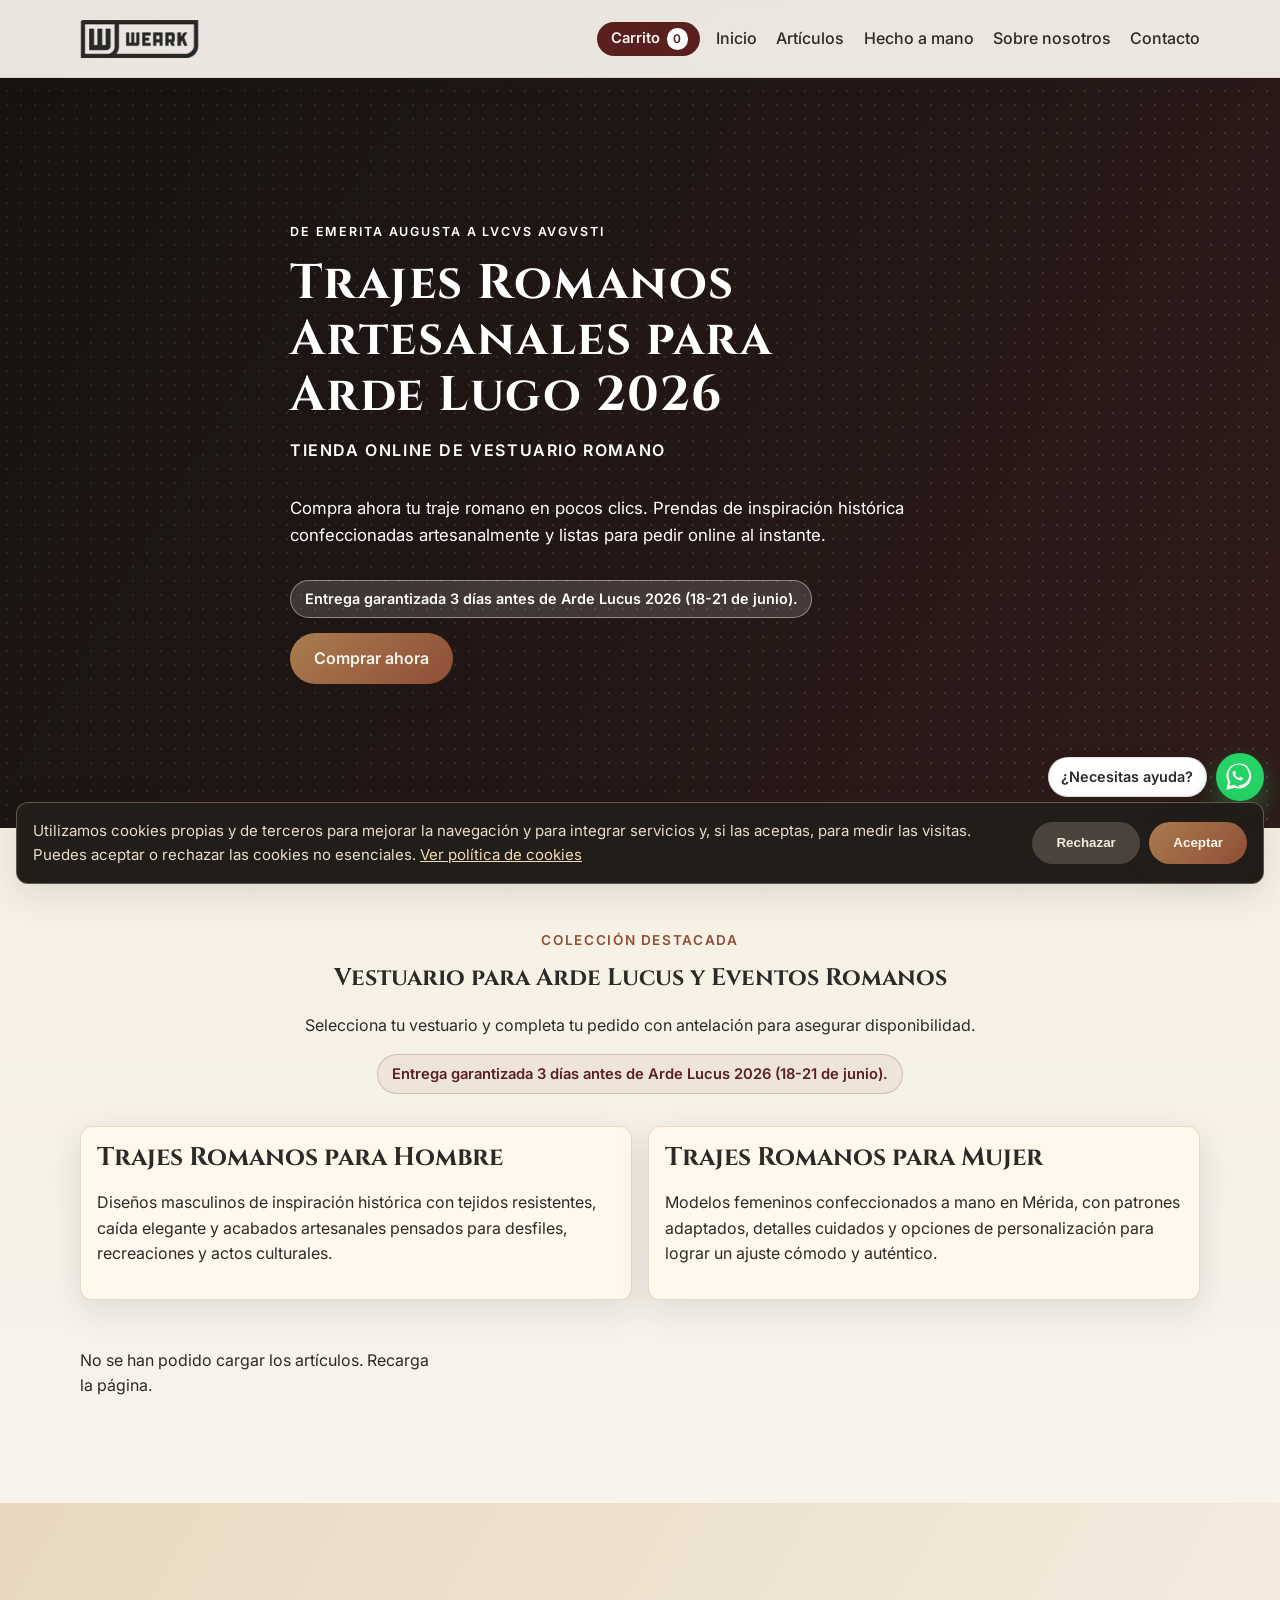
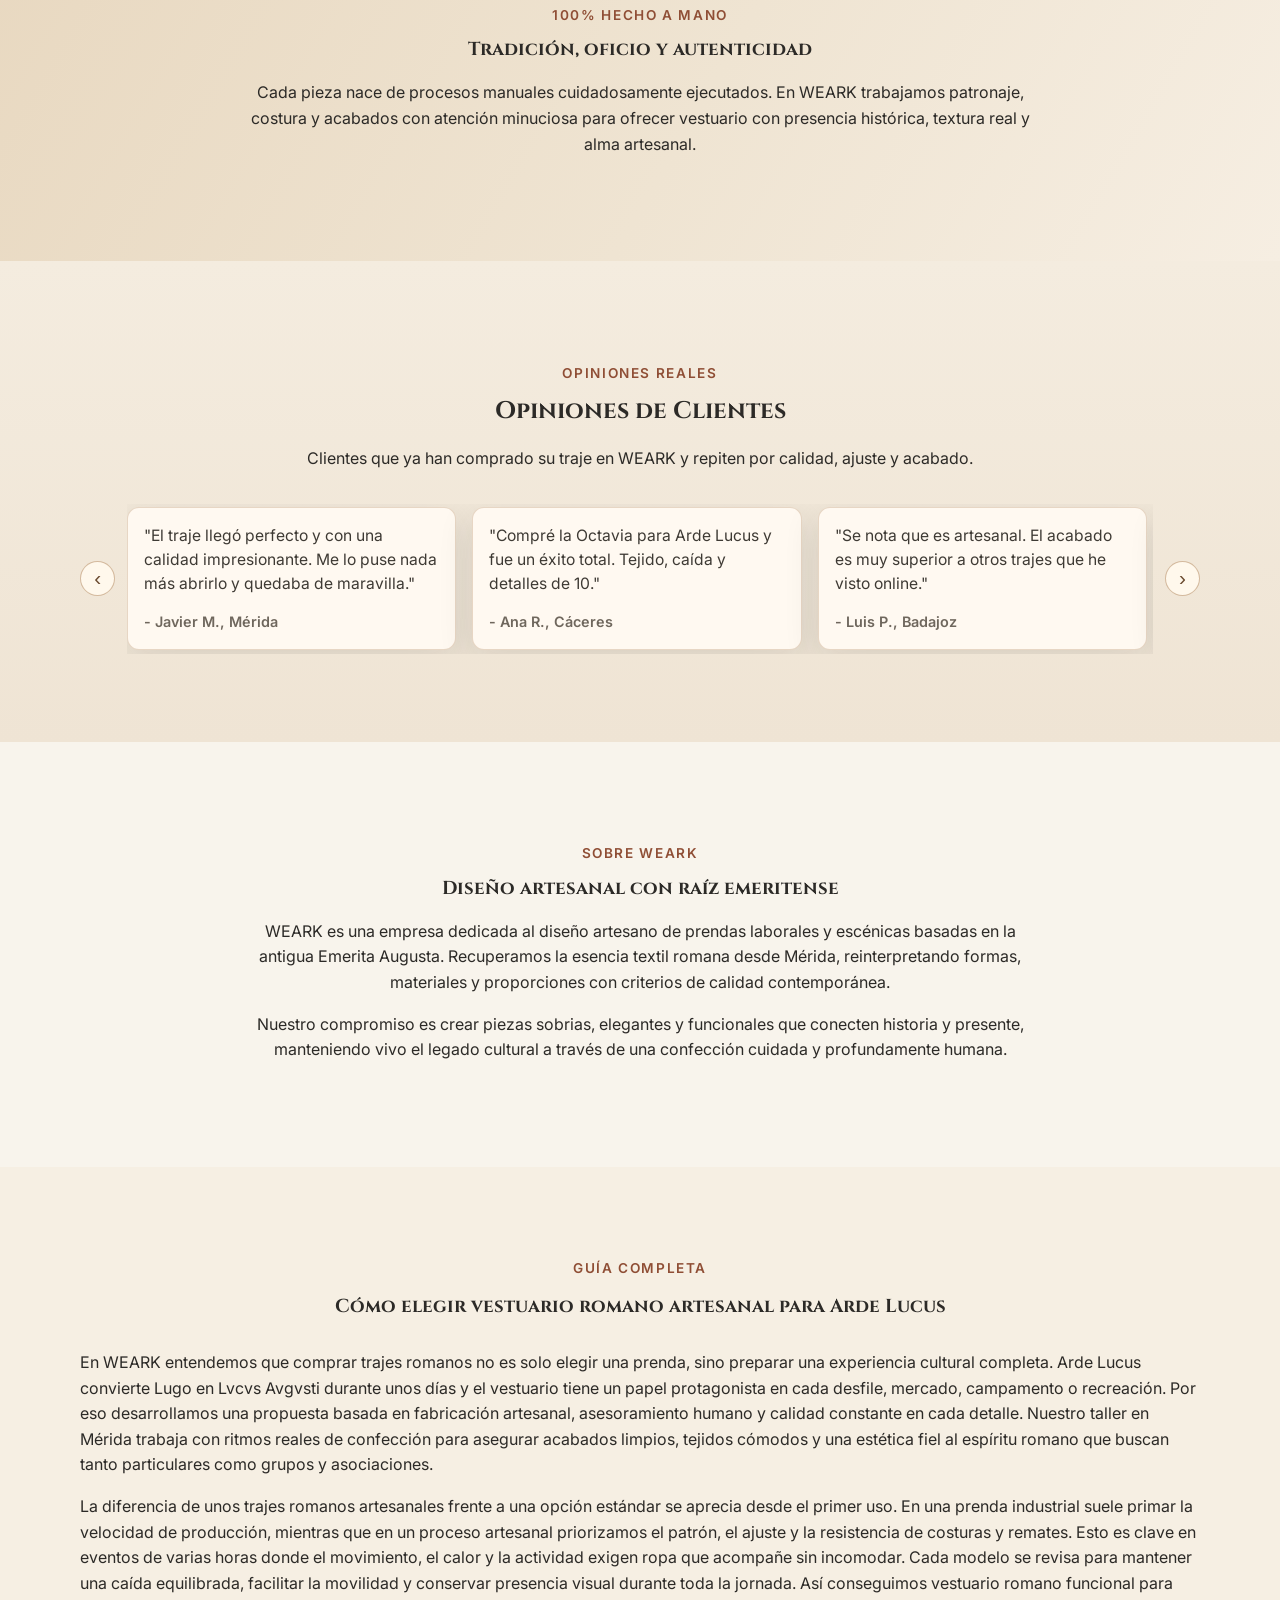
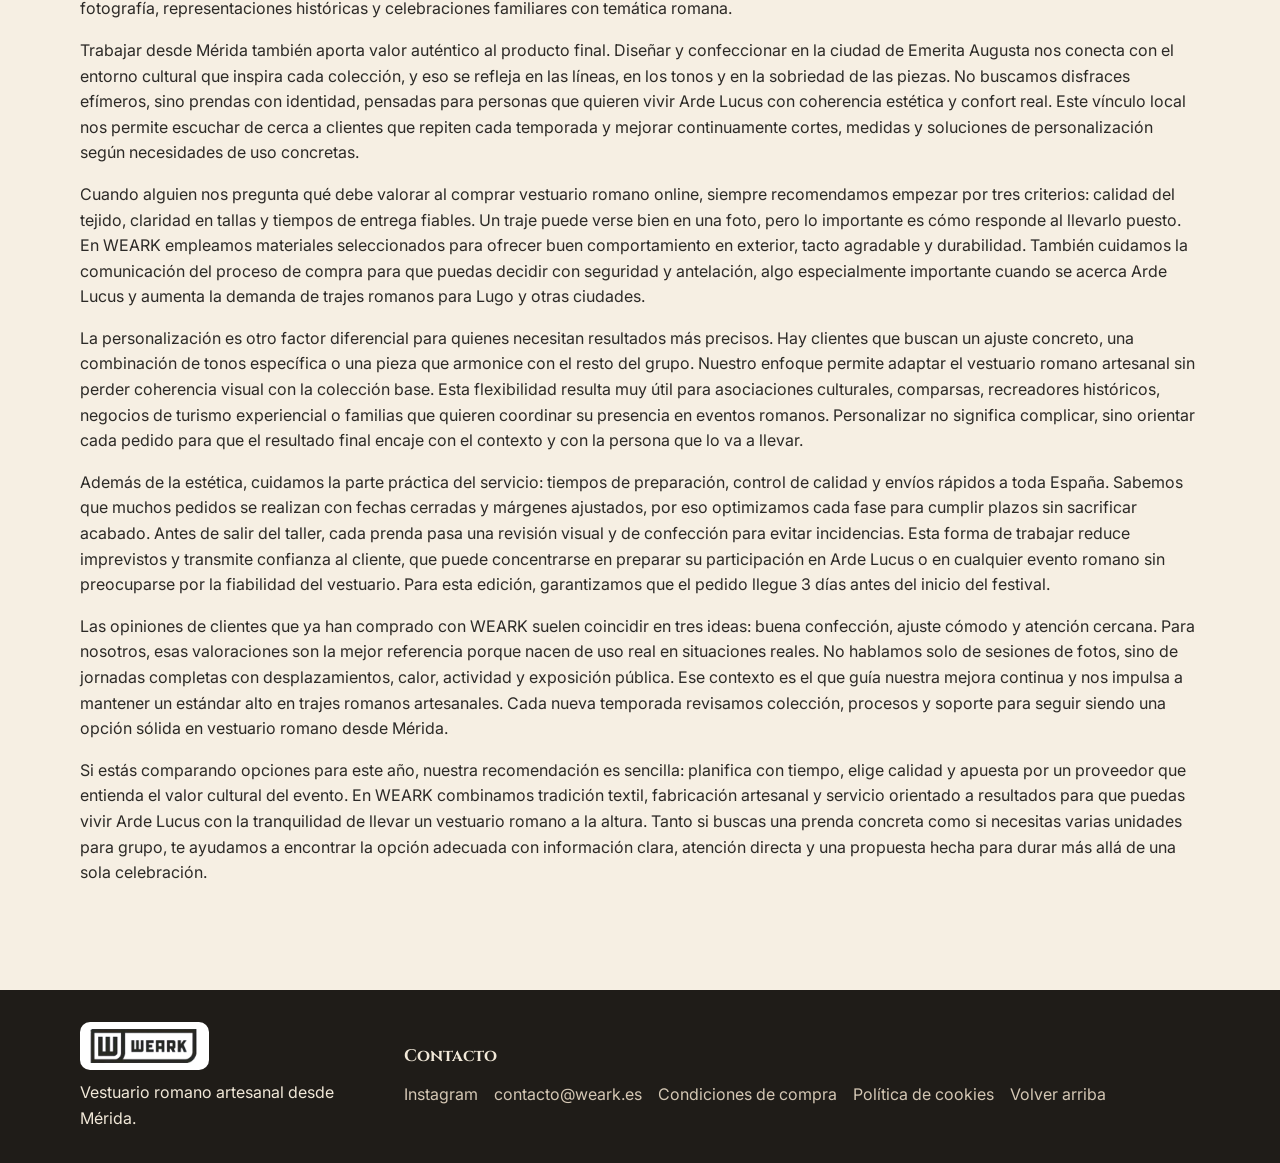
==== commit ac24c4fa: "4" ====
--- a/arde-lugo.html
+++ b/arde-lugo.html
@@ -16,13 +16,20 @@
 })(window,document,'script','dataLayer','GTM-5R88CDH3');
 </script>
     <!-- End Google Tag Manager -->
+    <script type="text/javascript">
+    (function(c,l,a,r,i,t,y){
+        c[a]=c[a]||function(){(c[a].q=c[a].q||[]).push(arguments)};
+        t=l.createElement(r);t.async=1;t.src="https://www.clarity.ms/tag/"+i;
+        y=l.getElementsByTagName(r)[0];y.parentNode.insertBefore(t,y);
+    })(window, document, "clarity", "script", "zbggklgk77");
+    </script>
     <meta charset="UTF-8">
     <meta name="viewport" content="width=device-width, initial-scale=1.0">
     <title>Trajes Romanos Artesanales para Arde Lugo 2026 | WEARK</title>
     <meta name="description" content="Trajes romanos artesanales para Arde Lucus, confeccionados a mano en Mérida por WEARK. Calidad premium, personalización y entrega garantizada 3 días antes del festival.">
     <meta name="robots" content="index, follow, max-image-preview:large, max-snippet:-1, max-video-preview:-1">
     <meta name="author" content="WEARK">
-    <link rel="canonical" href="https://www.trajesromanos.com/">
+    <link rel="canonical" href="https://www.trajesromanos.com/arde-lugo.html">
     <link rel="icon" href="fav.png" type="image/png">
     <link rel="shortcut icon" href="fav.png" type="image/png">
     <link rel="apple-touch-icon" href="fav.png">
@@ -32,7 +39,7 @@
     <meta property="og:site_name" content="WEARK">
     <meta property="og:title" content="Trajes Romanos Artesanales para Arde Lucus | WEARK">
     <meta property="og:description" content="Trajes romanos artesanales hechos a mano en Mérida. Calidad premium para Arde Lucus.">
-    <meta property="og:url" content="https://www.trajesromanos.com/">
+    <meta property="og:url" content="https://www.trajesromanos.com/arde-lugo.html">
     <meta property="og:image" content="https://www.trajesromanos.com/og-image.jpg">
 
     <meta name="twitter:card" content="summary_large_image">
@@ -74,7 +81,7 @@
     <link rel="preconnect" href="https://fonts.googleapis.com">
     <link rel="preconnect" href="https://fonts.gstatic.com" crossorigin>
     <link href="https://fonts.googleapis.com/css2?family=Cinzel:wght@500;700&family=Inter:wght@400;500;600&display=swap" rel="stylesheet">
-    <link rel="stylesheet" href="static/css/style.css?v=20260526-arde-lucus">
+    <link rel="stylesheet" href="static/css/style.css?v=20261110-colores">
 </head>
 <body>
 <!-- Google Tag Manager (noscript) -->
@@ -93,6 +100,7 @@
             <a href="#inicio" class="logo" aria-label="WEARK">
                 <img src="static/logo_base.png" alt="Logo de WEARK, marca de trajes romanos artesanales en Mérida" class="logo-img" width="180" height="48" loading="lazy" decoding="async">
             </a>
+            <a class="nav-cart" href="carrito.html">Carrito <span id="cart-count">0</span></a>
             <button class="menu-toggle" aria-label="Abrir menú">Menú</button>
             <ul class="nav-links">
                 <li><a href="#inicio">Inicio</a></li>
@@ -147,1108 +155,10 @@
                 </article>
             </div>
 
-            <div class="product-grid">
-                <article class="product-card product-card--agripa" data-shopify-product-id="15895542497667">
-                    <div class="shopify-button-placeholder">
-                        <div id='product-component-1776346772786'></div>
-                        <script type="text/javascript">
-                    /*<![CDATA[*/
-                    (function () {
-                      var scriptURL = 'https://sdks.shopifycdn.com/buy-button/latest/buy-button-storefront.min.js';
-                      if (window.ShopifyBuy) {
-                        if (window.ShopifyBuy.UI) {
-                          ShopifyBuyInit();
-                        } else {
-                          loadScript();
-                        }
-                      } else {
-                        loadScript();
-                      }
-                      function loadScript() {
-                        var script = document.createElement('script');
-                        script.async = true;
-                        script.src = scriptURL;
-                        (document.getElementsByTagName('head')[0] || document.getElementsByTagName('body')[0]).appendChild(script);
-                        script.onload = ShopifyBuyInit;
-                      }
-                      function ShopifyBuyInit() {
-                        var client = ShopifyBuy.buildClient({
-                          domain: 'gtq3mq-vb.myshopify.com',
-                          storefrontAccessToken: '32702bb775fb3dd5990b9d63f48bd578',
-                        });
-                        ShopifyBuy.UI.onReady(client).then(function (ui) {
-                          ui.createComponent('product', {
-                            id: '15895542497667',
-                            node: document.getElementById('product-component-1776346772786'),
-                            moneyFormat: 'desde%20%E2%82%AC%7B%7Bamount_with_comma_separator%7D%7D',
-                            options: {
-                      "product": {
-                        "styles": {
-                          "product": {
-                            "@media (min-width: 601px)": {
-                              "max-width": "100%",
-                              "margin-left": "0px",
-                              "margin-bottom": "0px"
-                            }
-                          }
-                        },
-                        "buttonDestination": "modal",
-                                "contents": {
-                          "options": false,
-                          "price": true
-                        },
-                        "text": {
-                          "button": "COMPRAR"
-                        }
-                      },
-                      "productSet": {
-                        "styles": {
-                          "products": {
-                            "@media (min-width: 601px)": {
-                              "margin-left": "0px"
-                            }
-                          }
-                        }
-                      },
-                      "modalProduct": {
-                        "contents": {
-                          "img": false,
-                          "imgWithCarousel": true,
-                          "button": false,
-                          "buttonWithQuantity": true
-                        },
-                        "styles": {
-                          "product": {
-                            "@media (min-width: 601px)": {
-                              "max-width": "100%",
-                              "margin-left": "0px",
-                              "margin-bottom": "0px"
-                            }
-                          }
-                        },
-                        "text": {
-                          "button": "COMPRAR"
-                        }
-                      },
-                      "option": {},
-                      "cart": {
-                        "text": {
-                          "total": "Subtotal",
-                          "button": "Checkout"
-                        }
-                      },
-                      "toggle": {}
-                    },
-                          });
-                        });
-                      }
-                    })();
-                    /*]]>*/
-                        </script>
-                    </div>
-                </article>
-
-                <article class="product-card product-card--justiniano" data-shopify-product-id="15900901114243">
-                    <div class="shopify-button-placeholder">
-                        <div id='product-component-1776346635353'></div>
-                        <script type="text/javascript">
-                    /*<![CDATA[*/
-                    (function () {
-                      var scriptURL = 'https://sdks.shopifycdn.com/buy-button/latest/buy-button-storefront.min.js';
-                      if (window.ShopifyBuy) {
-                        if (window.ShopifyBuy.UI) {
-                          ShopifyBuyInit();
-                        } else {
-                          loadScript();
-                        }
-                      } else {
-                        loadScript();
-                      }
-                      function loadScript() {
-                        var script = document.createElement('script');
-                        script.async = true;
-                        script.src = scriptURL;
-                        (document.getElementsByTagName('head')[0] || document.getElementsByTagName('body')[0]).appendChild(script);
-                        script.onload = ShopifyBuyInit;
-                      }
-                      function ShopifyBuyInit() {
-                        var client = ShopifyBuy.buildClient({
-                          domain: 'gtq3mq-vb.myshopify.com',
-                          storefrontAccessToken: '32702bb775fb3dd5990b9d63f48bd578',
-                        });
-                        ShopifyBuy.UI.onReady(client).then(function (ui) {
-                          ui.createComponent('product', {
-                            id: '15900901114243',
-                            node: document.getElementById('product-component-1776346635353'),
-                            moneyFormat: 'desde%20%E2%82%AC%7B%7Bamount_with_comma_separator%7D%7D',
-                            options: {
-                              "product": {
-                                "styles": {
-                                  "product": {
-                                    "@media (min-width: 601px)": {
-                                      "max-width": "100%",
-                                      "margin-left": "0px",
-                                      "margin-bottom": "0px"
-                                    }
-                                  }
-                                },
-                                "buttonDestination": "modal",
-                                "contents": {
-                                  "options": false,
-                                  "price": true
-                                },
-                                "text": {
-                                  "button": "COMPRAR"
-                                }
-                              },
-                              "productSet": {
-                                "styles": {
-                                  "products": {
-                                    "@media (min-width: 601px)": {
-                                      "margin-left": "0px"
-                                    }
-                                  }
-                                }
-                              },
-                              "modalProduct": {
-                                "contents": {
-                                  "img": false,
-                                  "imgWithCarousel": true,
-                                  "button": false,
-                                  "buttonWithQuantity": true
-                                },
-                                "styles": {
-                                  "product": {
-                                    "@media (min-width: 601px)": {
-                                      "max-width": "100%",
-                                      "margin-left": "0px",
-                                      "margin-bottom": "0px"
-                                    }
-                                  }
-                                },
-                                "text": {
-                          "button": "COMPRAR"
-                                }
-                              },
-                              "option": {},
-                              "cart": {
-                                "text": {
-                                  "total": "Subtotal",
-                                  "button": "Checkout"
-                                }
-                              },
-                              "toggle": {}
-                            },
-                          });
-                        });
-                      }
-                    })();
-                    /*]]>*/
-                        </script>
-                    </div>
-                </article>
-
-                <article class="product-card product-card--lucio" data-shopify-product-id="15900936995203">
-                    <div class="shopify-button-placeholder">
-                        <div id='product-component-1776347283385'></div>
-                        <script type="text/javascript">
-                        /*<![CDATA[*/
-                        (function () {
-                          var scriptURL = 'https://sdks.shopifycdn.com/buy-button/latest/buy-button-storefront.min.js';
-                          if (window.ShopifyBuy) {
-                            if (window.ShopifyBuy.UI) {
-                              ShopifyBuyInit();
-                            } else {
-                              loadScript();
-                            }
-                          } else {
-                            loadScript();
-                          }
-                          function loadScript() {
-                            var script = document.createElement('script');
-                            script.async = true;
-                            script.src = scriptURL;
-                            (document.getElementsByTagName('head')[0] || document.getElementsByTagName('body')[0]).appendChild(script);
-                            script.onload = ShopifyBuyInit;
-                          }
-                          function ShopifyBuyInit() {
-                            var client = ShopifyBuy.buildClient({
-                              domain: 'gtq3mq-vb.myshopify.com',
-                              storefrontAccessToken: '32702bb775fb3dd5990b9d63f48bd578',
-                            });
-                            ShopifyBuy.UI.onReady(client).then(function (ui) {
-                              ui.createComponent('product', {
-                                id: '15900936995203',
-                                node: document.getElementById('product-component-1776347283385'),
-                                moneyFormat: 'desde%20%E2%82%AC%7B%7Bamount_with_comma_separator%7D%7D',
-                                options: {
-                          "product": {
-                            "styles": {
-                              "product": {
-                                "@media (min-width: 601px)": {
-                                  "max-width": "100%",
-                                  "margin-left": "0px",
-                                  "margin-bottom": "0px"
-                                }
-                              }
-                            },
-                            "buttonDestination": "modal",
-                                "contents": {
-                              "options": false,
-                              "price": true
-                            },
-                            "text": {
-                              "button": "COMPRAR"
-                            }
-                          },
-                          "productSet": {
-                            "styles": {
-                              "products": {
-                                "@media (min-width: 601px)": {
-                                  "margin-left": "0px"
-                                }
-                              }
-                            }
-                          },
-                          "modalProduct": {
-                            "contents": {
-                              "img": false,
-                              "imgWithCarousel": true,
-                              "button": false,
-                              "buttonWithQuantity": true
-                            },
-                            "styles": {
-                              "product": {
-                                "@media (min-width: 601px)": {
-                                  "max-width": "100%",
-                                  "margin-left": "0px",
-                                  "margin-bottom": "0px"
-                                }
-                              }
-                            },
-                            "text": {
-                                "button": "COMPRAR"
-                            }
-                          },
-                          "option": {},
-                          "cart": {
-                            "text": {
-                              "total": "Subtotal",
-                              "button": "Checkout"
-                            }
-                          },
-                          "toggle": {}
-                        },
-                              });
-                            });
-                          }
-                        })();
-                        /*]]>*/
-                        </script>
-                    </div>
-                </article>
-
-                <article class="product-card product-card--octavia-capa" data-shopify-product-id="15901947167107">
-                    <div class="shopify-button-placeholder">
-                        <div id='product-component-1776407784008'></div>
-                        <script type="text/javascript">
-                        /*<![CDATA[*/
-                        (function () {
-                          var scriptURL = 'https://sdks.shopifycdn.com/buy-button/latest/buy-button-storefront.min.js';
-                          if (window.ShopifyBuy) {
-                            if (window.ShopifyBuy.UI) {
-                              ShopifyBuyInit();
-                            } else {
-                              loadScript();
-                            }
-                          } else {
-                            loadScript();
-                          }
-                          function loadScript() {
-                            var script = document.createElement('script');
-                            script.async = true;
-                            script.src = scriptURL;
-                            (document.getElementsByTagName('head')[0] || document.getElementsByTagName('body')[0]).appendChild(script);
-                            script.onload = ShopifyBuyInit;
-                          }
-                          function ShopifyBuyInit() {
-                            var client = ShopifyBuy.buildClient({
-                              domain: 'gtq3mq-vb.myshopify.com',
-                              storefrontAccessToken: '32702bb775fb3dd5990b9d63f48bd578',
-                            });
-                            ShopifyBuy.UI.onReady(client).then(function (ui) {
-                              ui.createComponent('product', {
-                                id: '15901947167107',
-                                node: document.getElementById('product-component-1776407784008'),
-                                moneyFormat: 'desde%20%E2%82%AC%7B%7Bamount_with_comma_separator%7D%7D',
-                                options: {
-                                  "product": {
-                                    "styles": {
-                                      "product": {
-                                        "@media (min-width: 601px)": {
-                                          "max-width": "100%",
-                                          "margin-left": "0px",
-                                          "margin-bottom": "0px"
-                                        }
-                                      }
-                                    },
-                                    "buttonDestination": "modal",
-                                "contents": {
-                                      "options": false,
-                                      "price": true
-                                    },
-                                    "text": {
-                                      "button": "COMPRAR"
-                                    }
-                                  },
-                                  "productSet": {
-                                    "styles": {
-                                      "products": {
-                                        "@media (min-width: 601px)": {
-                                          "margin-left": "0px"
-                                        }
-                                      }
-                                    }
-                                  },
-                                  "modalProduct": {
-                                    "contents": {
-                                      "img": false,
-                                      "imgWithCarousel": true,
-                                      "button": false,
-                                      "buttonWithQuantity": true
-                                    },
-                                    "styles": {
-                                      "product": {
-                                        "@media (min-width: 601px)": {
-                                          "max-width": "100%",
-                                          "margin-left": "0px",
-                                          "margin-bottom": "0px"
-                                        }
-                                      }
-                                    },
-                                    "text": {
-                                    "button": "COMPRAR"
-                                    }
-                                  },
-                                  "option": {},
-                                  "cart": {
-                                    "text": {
-                                      "total": "Subtotal",
-                                      "button": "Checkout"
-                                    }
-                                  },
-                                  "toggle": {}
-                                },
-                              });
-                            });
-                          }
-                        })();
-                        /*]]>*/
-                        </script>
-                    </div>
-                </article>
-
-                <article class="product-card product-card--teodora" data-shopify-product-id="15901936877955">
-                    <div class="shopify-button-placeholder">
-                        <div id='product-component-1776407902450'></div>
-                        <script type="text/javascript">
-                        /*<![CDATA[*/
-                        (function () {
-                          var scriptURL = 'https://sdks.shopifycdn.com/buy-button/latest/buy-button-storefront.min.js';
-                          if (window.ShopifyBuy) {
-                            if (window.ShopifyBuy.UI) {
-                              ShopifyBuyInit();
-                            } else {
-                              loadScript();
-                            }
-                          } else {
-                            loadScript();
-                          }
-                          function loadScript() {
-                            var script = document.createElement('script');
-                            script.async = true;
-                            script.src = scriptURL;
-                            (document.getElementsByTagName('head')[0] || document.getElementsByTagName('body')[0]).appendChild(script);
-                            script.onload = ShopifyBuyInit;
-                          }
-                          function ShopifyBuyInit() {
-                            var client = ShopifyBuy.buildClient({
-                              domain: 'gtq3mq-vb.myshopify.com',
-                              storefrontAccessToken: '32702bb775fb3dd5990b9d63f48bd578',
-                            });
-                            ShopifyBuy.UI.onReady(client).then(function (ui) {
-                              ui.createComponent('product', {
-                                id: '15901936877955',
-                                node: document.getElementById('product-component-1776407902450'),
-                                moneyFormat: 'desde%20%E2%82%AC%7B%7Bamount_with_comma_separator%7D%7D',
-                                options: {
-                                  "product": {
-                                    "styles": {
-                                      "product": {
-                                        "@media (min-width: 601px)": {
-                                          "max-width": "100%",
-                                          "margin-left": "0px",
-                                          "margin-bottom": "0px"
-                                        }
-                                      }
-                                    },
-                                    "buttonDestination": "modal",
-                                "contents": {
-                                      "options": false,
-                                      "price": true
-                                    },
-                                    "text": {
-                                      "button": "COMPRAR"
-                                    }
-                                  },
-                                  "productSet": {
-                                    "styles": {
-                                      "products": {
-                                        "@media (min-width: 601px)": {
-                                          "margin-left": "0px"
-                                        }
-                                      }
-                                    }
-                                  },
-                                  "modalProduct": {
-                                    "contents": {
-                                      "img": false,
-                                      "imgWithCarousel": true,
-                                      "button": false,
-                                      "buttonWithQuantity": true
-                                    },
-                                    "styles": {
-                                      "product": {
-                                        "@media (min-width: 601px)": {
-                                          "max-width": "100%",
-                                          "margin-left": "0px",
-                                          "margin-bottom": "0px"
-                                        }
-                                      }
-                                    },
-                                    "text": {
-                                      "button": "COMPRAR"
-                                    }
-                                  },
-                                  "option": {},
-                                  "cart": {
-                                    "text": {
-                                      "total": "Subtotal",
-                                      "button": "Checkout"
-                                    }
-                                  },
-                                  "toggle": {}
-                                },
-                              });
-                            });
-                          }
-                        })();
-                        /*]]>*/
-                        </script>
-                    </div>
-                </article>
-
-                <article class="product-card product-card--proserpina" data-shopify-product-id="15901855318403">
-                    <div class="shopify-button-placeholder">
-                        <div id='product-component-1776408154618'></div>
-                        <script type="text/javascript">
-                        /*<![CDATA[*/
-                        (function () {
-                          var scriptURL = 'https://sdks.shopifycdn.com/buy-button/latest/buy-button-storefront.min.js';
-                          if (window.ShopifyBuy) {
-                            if (window.ShopifyBuy.UI) {
-                              ShopifyBuyInit();
-                            } else {
-                              loadScript();
-                            }
-                          } else {
-                            loadScript();
-                          }
-                          function loadScript() {
-                            var script = document.createElement('script');
-                            script.async = true;
-                            script.src = scriptURL;
-                            (document.getElementsByTagName('head')[0] || document.getElementsByTagName('body')[0]).appendChild(script);
-                            script.onload = ShopifyBuyInit;
-                          }
-                          function ShopifyBuyInit() {
-                            var client = ShopifyBuy.buildClient({
-                              domain: 'gtq3mq-vb.myshopify.com',
-                              storefrontAccessToken: '32702bb775fb3dd5990b9d63f48bd578',
-                            });
-                            ShopifyBuy.UI.onReady(client).then(function (ui) {
-                              ui.createComponent('product', {
-                                id: '15901855318403',
-                                node: document.getElementById('product-component-1776408154618'),
-                                moneyFormat: 'desde%20%E2%82%AC%7B%7Bamount_with_comma_separator%7D%7D',
-                                options: {
-                                  "product": {
-                                    "styles": {
-                                      "product": {
-                                        "@media (min-width: 601px)": {
-                                          "max-width": "100%",
-                                          "margin-left": "0px",
-                                          "margin-bottom": "0px"
-                                        }
-                                      }
-                                    },
-                                    "buttonDestination": "modal",
-                                "contents": {
-                                      "options": false,
-                                      "price": true
-                                    },
-                                    "text": {
-                                      "button": "COMPRAR"
-                                    }
-                                  },
-                                  "productSet": {
-                                    "styles": {
-                                      "products": {
-                                        "@media (min-width: 601px)": {
-                                          "margin-left": "0px"
-                                        }
-                                      }
-                                    }
-                                  },
-                                  "modalProduct": {
-                                    "contents": {
-                                      "img": false,
-                                      "imgWithCarousel": true,
-                                      "button": false,
-                                      "buttonWithQuantity": true
-                                    },
-                                    "styles": {
-                                      "product": {
-                                        "@media (min-width: 601px)": {
-                                          "max-width": "100%",
-                                          "margin-left": "0px",
-                                          "margin-bottom": "0px"
-                                        }
-                                      }
-                                    },
-                                    "text": {
-                                      "button": "COMPRAR"
-                                    }
-                                  },
-                                  "option": {},
-                                  "cart": {
-                                    "text": {
-                                      "total": "Subtotal",
-                                      "button": "Checkout"
-                                    }
-                                  },
-                                  "toggle": {}
-                                },
-                              });
-                            });
-                          }
-                        })();
-                        /*]]>*/
-                        </script>
-                    </div>
-                </article>
-
-                <article class="product-card" data-shopify-product-id="15944672084355">
-                    <div class="shopify-button-placeholder">
-                        <div id='product-component-1776409500713'></div>
-                        <script type="text/javascript">
-                        /*<![CDATA[*/
-                        (function () {
-                          var scriptURL = 'https://sdks.shopifycdn.com/buy-button/latest/buy-button-storefront.min.js';
-                          if (window.ShopifyBuy) {
-                            if (window.ShopifyBuy.UI) {
-                              ShopifyBuyInit();
-                            } else {
-                              loadScript();
-                            }
-                          } else {
-                            loadScript();
-                          }
-                          function loadScript() {
-                            var script = document.createElement('script');
-                            script.async = true;
-                            script.src = scriptURL;
-                            (document.getElementsByTagName('head')[0] || document.getElementsByTagName('body')[0]).appendChild(script);
-                            script.onload = ShopifyBuyInit;
-                          }
-                          function ShopifyBuyInit() {
-                            var client = ShopifyBuy.buildClient({
-                              domain: 'gtq3mq-vb.myshopify.com',
-                              storefrontAccessToken: '32702bb775fb3dd5990b9d63f48bd578',
-                            });
-                            ShopifyBuy.UI.onReady(client).then(function (ui) {
-                              ui.createComponent('product', {
-                                id: '15944672084355',
-                                node: document.getElementById('product-component-1776409500713'),
-                                moneyFormat: 'desde%20%E2%82%AC%7B%7Bamount_with_comma_separator%7D%7D',
-                                options: {
-                                  "product": {
-                                    "styles": {
-                                      "product": {
-                                        "@media (min-width: 601px)": {
-                                          "max-width": "100%",
-                                          "margin-left": "0px",
-                                          "margin-bottom": "0px"
-                                        }
-                                      }
-                                    },
-                                    "buttonDestination": "modal",
-                                "contents": {
-                                      "options": false,
-                                      "price": true
-                                    },
-                                    "text": {
-                                      "button": "COMPRAR"
-                                    }
-                                  },
-                                  "productSet": {
-                                    "styles": {
-                                      "products": {
-                                        "@media (min-width: 601px)": {
-                                          "margin-left": "0px"
-                                        }
-                                      }
-                                    }
-                                  },
-                                  "modalProduct": {
-                                    "contents": {
-                                      "img": false,
-                                      "imgWithCarousel": true,
-                                      "button": false,
-                                      "buttonWithQuantity": true
-                                    },
-                                    "styles": {
-                                      "product": {
-                                        "@media (min-width: 601px)": {
-                                          "max-width": "100%",
-                                          "margin-left": "0px",
-                                          "margin-bottom": "0px"
-                                        }
-                                      }
-                                    },
-                                    "text": {
-                                      "button": "COMPRAR"
-                                    }
-                                  },
-                                  "option": {},
-                                  "cart": {
-                                    "text": {
-                                      "total": "Subtotal",
-                                      "button": "Checkout"
-                                    }
-                                  },
-                                  "toggle": {}
-                                },
-                              });
-                            });
-                          }
-                        })();
-                        /*]]>*/
-                        </script>
-                    </div>
-                </article>
-
-                <article class="product-card" data-shopify-product-id="15945656172931">
-                    <div class="shopify-button-placeholder">
-                        <div id='product-component-1776410969298'></div>
-                        <script type="text/javascript">
-                        /*<![CDATA[*/
-                        (function () {
-                          var scriptURL = 'https://sdks.shopifycdn.com/buy-button/latest/buy-button-storefront.min.js';
-                          if (window.ShopifyBuy) {
-                            if (window.ShopifyBuy.UI) {
-                              ShopifyBuyInit();
-                            } else {
-                              loadScript();
-                            }
-                          } else {
-                            loadScript();
-                          }
-                          function loadScript() {
-                            var script = document.createElement('script');
-                            script.async = true;
-                            script.src = scriptURL;
-                            (document.getElementsByTagName('head')[0] || document.getElementsByTagName('body')[0]).appendChild(script);
-                            script.onload = ShopifyBuyInit;
-                          }
-                          function ShopifyBuyInit() {
-                            var client = ShopifyBuy.buildClient({
-                              domain: 'gtq3mq-vb.myshopify.com',
-                              storefrontAccessToken: '32702bb775fb3dd5990b9d63f48bd578',
-                            });
-                            ShopifyBuy.UI.onReady(client).then(function (ui) {
-                              ui.createComponent('product', {
-                                id: '15945656172931',
-                                node: document.getElementById('product-component-1776410969298'),
-                                moneyFormat: 'desde%20%E2%82%AC%7B%7Bamount_with_comma_separator%7D%7D',
-                                options: {
-                                  "product": {
-                                    "styles": {
-                                      "product": {
-                                        "@media (min-width: 601px)": {
-                                          "max-width": "100%",
-                                          "margin-left": "0px",
-                                          "margin-bottom": "0px"
-                                        }
-                                      }
-                                    },
-                                    "buttonDestination": "modal",
-                                "contents": {
-                                      "options": false,
-                                      "price": true
-                                    },
-                                    "text": {
-                                      "button": "COMPRAR"
-                                    }
-                                  },
-                                  "productSet": {
-                                    "styles": {
-                                      "products": {
-                                        "@media (min-width: 601px)": {
-                                          "margin-left": "0px"
-                                        }
-                                      }
-                                    }
-                                  },
-                                  "modalProduct": {
-                                    "contents": {
-                                      "img": false,
-                                      "imgWithCarousel": true,
-                                      "button": false,
-                                      "buttonWithQuantity": true
-                                    },
-                                    "styles": {
-                                      "product": {
-                                        "@media (min-width: 601px)": {
-                                          "max-width": "100%",
-                                          "margin-left": "0px",
-                                          "margin-bottom": "0px"
-                                        }
-                                      }
-                                    },
-                                    "text": {
-                                      "button": "COMPRAR"
-                                    }
-                                  },
-                                  "option": {},
-                                  "cart": {
-                                    "text": {
-                                      "total": "Subtotal",
-                                      "button": "Checkout"
-                                    }
-                                  },
-                                  "toggle": {}
-                                },
-                              });
-                            });
-                          }
-                        })();
-                        /*]]>*/
-                        </script>
-                    </div>
-                </article>
-
-                <article class="product-card" data-shopify-product-id="15902953079171">
-                    <div class="shopify-button-placeholder">
-                        <div id='product-component-1778167938612'></div>
-                        <script type="text/javascript">
-                        /*<![CDATA[*/
-                        (function () {
-                          var scriptURL = 'https://sdks.shopifycdn.com/buy-button/latest/buy-button-storefront.min.js';
-                          if (window.ShopifyBuy) {
-                            if (window.ShopifyBuy.UI) {
-                              ShopifyBuyInit();
-                            } else {
-                              loadScript();
-                            }
-                          } else {
-                            loadScript();
-                          }
-                          function loadScript() {
-                            var script = document.createElement('script');
-                            script.async = true;
-                            script.src = scriptURL;
-                            (document.getElementsByTagName('head')[0] || document.getElementsByTagName('body')[0]).appendChild(script);
-                            script.onload = ShopifyBuyInit;
-                          }
-                          function ShopifyBuyInit() {
-                            var client = ShopifyBuy.buildClient({
-                              domain: 'gtq3mq-vb.myshopify.com',
-                              storefrontAccessToken: '32702bb775fb3dd5990b9d63f48bd578',
-                            });
-                            ShopifyBuy.UI.onReady(client).then(function (ui) {
-                              ui.createComponent('product', {
-                                id: '15902953079171',
-                                node: document.getElementById('product-component-1778167938612'),
-                                moneyFormat: '%E2%82%AC%7B%7Bamount_with_comma_separator%7D%7D',
-                                options: {
-                                  "product": {
-                                    "styles": {
-                                      "product": {
-                                        "@media (min-width: 601px)": {
-                                          "max-width": "100%",
-                                          "margin-left": "0px",
-                                          "margin-bottom": "0px"
-                                        }
-                                      }
-                                    },
-                                    "buttonDestination": "modal",
-                                    "contents": {
-                                      "options": false
-                                    },
-                                    "text": {
-                                      "button": "COMPRAR"
-                                    }
-                                  },
-                                  "productSet": {
-                                    "styles": {
-                                      "products": {
-                                        "@media (min-width: 601px)": {
-                                          "margin-left": "0px"
-                                        }
-                                      }
-                                    }
-                                  },
-                                  "modalProduct": {
-                                    "contents": {
-                                      "img": false,
-                                      "imgWithCarousel": true,
-                                      "button": false,
-                                      "buttonWithQuantity": true
-                                    },
-                                    "styles": {
-                                      "product": {
-                                        "@media (min-width: 601px)": {
-                                          "max-width": "100%",
-                                          "margin-left": "0px",
-                                          "margin-bottom": "0px"
-                                        }
-                                      }
-                                    },
-                                    "text": {
-                                      "button": "Add to cart"
-                                    }
-                                  },
-                                  "option": {},
-                                  "cart": {
-                                    "text": {
-                                      "total": "Subtotal",
-                                      "button": "Checkout"
-                                    }
-                                  },
-                                  "toggle": {}
-                                },
-                              });
-                            });
-                          }
-                        })();
-                        /*]]>*/
-                        </script>
-                    </div>
-                </article>
-
-                <article class="product-card" data-shopify-product-id="15945649521027">
-                    <div class="shopify-button-placeholder">
-                        <div id='product-component-1778167975932'></div>
-                        <script type="text/javascript">
-                        /*<![CDATA[*/
-                        (function () {
-                          var scriptURL = 'https://sdks.shopifycdn.com/buy-button/latest/buy-button-storefront.min.js';
-                          if (window.ShopifyBuy) {
-                            if (window.ShopifyBuy.UI) {
-                              ShopifyBuyInit();
-                            } else {
-                              loadScript();
-                            }
-                          } else {
-                            loadScript();
-                          }
-                          function loadScript() {
-                            var script = document.createElement('script');
-                            script.async = true;
-                            script.src = scriptURL;
-                            (document.getElementsByTagName('head')[0] || document.getElementsByTagName('body')[0]).appendChild(script);
-                            script.onload = ShopifyBuyInit;
-                          }
-                          function ShopifyBuyInit() {
-                            var client = ShopifyBuy.buildClient({
-                              domain: 'gtq3mq-vb.myshopify.com',
-                              storefrontAccessToken: '32702bb775fb3dd5990b9d63f48bd578',
-                            });
-                            ShopifyBuy.UI.onReady(client).then(function (ui) {
-                              ui.createComponent('product', {
-                                id: '15945649521027',
-                                node: document.getElementById('product-component-1778167975932'),
-                                moneyFormat: '%E2%82%AC%7B%7Bamount_with_comma_separator%7D%7D',
-                                options: {
-                                  "product": {
-                                    "styles": {
-                                      "product": {
-                                        "@media (min-width: 601px)": {
-                                          "max-width": "100%",
-                                          "margin-left": "0px",
-                                          "margin-bottom": "0px"
-                                        }
-                                      }
-                                    },
-                                    "buttonDestination": "modal",
-                                    "contents": {
-                                      "options": false
-                                    },
-                                    "text": {
-                                      "button": "COMPRAR"
-                                    }
-                                  },
-                                  "productSet": {
-                                    "styles": {
-                                      "products": {
-                                        "@media (min-width: 601px)": {
-                                          "margin-left": "0px"
-                                        }
-                                      }
-                                    }
-                                  },
-                                  "modalProduct": {
-                                    "contents": {
-                                      "img": false,
-                                      "imgWithCarousel": true,
-                                      "button": false,
-                                      "buttonWithQuantity": true
-                                    },
-                                    "styles": {
-                                      "product": {
-                                        "@media (min-width: 601px)": {
-                                          "max-width": "100%",
-                                          "margin-left": "0px",
-                                          "margin-bottom": "0px"
-                                        }
-                                      }
-                                    },
-                                    "text": {
-                                      "button": "Add to cart"
-                                    }
-                                  },
-                                  "option": {},
-                                  "cart": {
-                                    "text": {
-                                      "total": "Subtotal",
-                                      "button": "Checkout"
-                                    }
-                                  },
-                                  "toggle": {}
-                                },
-                              });
-                            });
-                          }
-                        })();
-                        /*]]>*/
-                        </script>
-                    </div>
-                </article>
-
-                <article class="product-card" data-shopify-product-id="15903000920451">
-                    <div class="shopify-button-placeholder">
-                        <div id='product-component-1778168071430'></div>
-                        <script type="text/javascript">
-                        /*<![CDATA[*/
-                        (function () {
-                          var scriptURL = 'https://sdks.shopifycdn.com/buy-button/latest/buy-button-storefront.min.js';
-                          if (window.ShopifyBuy) {
-                            if (window.ShopifyBuy.UI) {
-                              ShopifyBuyInit();
-                            } else {
-                              loadScript();
-                            }
-                          } else {
-                            loadScript();
-                          }
-                          function loadScript() {
-                            var script = document.createElement('script');
-                            script.async = true;
-                            script.src = scriptURL;
-                            (document.getElementsByTagName('head')[0] || document.getElementsByTagName('body')[0]).appendChild(script);
-                            script.onload = ShopifyBuyInit;
-                          }
-                          function ShopifyBuyInit() {
-                            var client = ShopifyBuy.buildClient({
-                              domain: 'gtq3mq-vb.myshopify.com',
-                              storefrontAccessToken: '32702bb775fb3dd5990b9d63f48bd578',
-                            });
-                            ShopifyBuy.UI.onReady(client).then(function (ui) {
-                              ui.createComponent('product', {
-                                id: '15903000920451',
-                                node: document.getElementById('product-component-1778168071430'),
-                                moneyFormat: '%E2%82%AC%7B%7Bamount_with_comma_separator%7D%7D',
-                                options: {
-                                  "product": {
-                                    "styles": {
-                                      "product": {
-                                        "@media (min-width: 601px)": {
-                                          "max-width": "100%",
-                                          "margin-left": "0px",
-                                          "margin-bottom": "0px"
-                                        }
-                                      }
-                                    },
-                                    "buttonDestination": "modal",
-                                    "contents": {
-                                      "options": false
-                                    },
-                                    "text": {
-                                      "button": "COMPRAR"
-                                    }
-                                  },
-                                  "productSet": {
-                                    "styles": {
-                                      "products": {
-                                        "@media (min-width: 601px)": {
-                                          "margin-left": "0px"
-                                        }
-                                      }
-                                    }
-                                  },
-                                  "modalProduct": {
-                                    "contents": {
-                                      "img": false,
-                                      "imgWithCarousel": true,
-                                      "button": false,
-                                      "buttonWithQuantity": true
-                                    },
-                                    "styles": {
-                                      "product": {
-                                        "@media (min-width: 601px)": {
-                                          "max-width": "100%",
-                                          "margin-left": "0px",
-                                          "margin-bottom": "0px"
-                                        }
-                                      }
-                                    },
-                                    "text": {
-                                      "button": "Add to cart"
-                                    }
-                                  },
-                                  "option": {},
-                                  "cart": {
-                                    "text": {
-                                      "total": "Subtotal",
-                                      "button": "Checkout"
-                                    }
-                                  },
-                                  "toggle": {}
-                                },
-                              });
-                            });
-                          }
-                        })();
-                        /*]]>*/
-                        </script>
-                    </div>
-                </article>
-
-            </div>
-
-            <!-- Alternativa: aquí se puede insertar un Buy Button de colección completa desde Shopify -->
-            <div id="shopify-collection-container" hidden></div>
+            <div class="product-grid" id="product-grid" aria-live="polite">
+                <p class="product-grid-status">Cargando artículos…</p>
+                <noscript>Activa JavaScript para ver los artículos y comprar.</noscript>
+            </div>
         </div>
     </section>
 
@@ -1478,8 +388,9 @@
             </ul>
 
             <h3>5. Métodos de pago</h3>
+            <p>El pago se hace en la página segura de MONEI. El pedido queda confirmado cuando el cobro se completa.</p>
             <ul>
-                <li>Tarjeta bancaria (Redsys)</li>
+                <li>Tarjeta bancaria</li>
                 <li>PayPal</li>
                 <li>Bizum</li>
             </ul>
@@ -1565,7 +476,7 @@
             <ul>
                 <li>Cookies técnicas: necesarias para el funcionamiento básico del sitio.</li>
                 <li>Cookies de analítica: ayudan a medir uso y rendimiento de la web.</li>
-                <li>Cookies de terceros: pueden activarse al integrar servicios externos como Shopify.</li>
+                <li>Cookies de analítica: Google Tag Manager y Microsoft Clarity, si aceptas las cookies no esenciales.</li>
             </ul>
 
             <h3>3. Finalidad</h3>
@@ -1580,10 +491,10 @@
                 funcionalidades pueden verse afectadas si desactivas cookies técnicas.
             </p>
 
-            <h3>5. Cookies de Shopify</h3>
-            <p>
-                Al insertar Buy Buttons o componentes de Shopify, pueden instalarse cookies propias
-                y de terceros de Shopify para gestionar carrito, sesión y proceso de compra.
+            <h3>5. Pago y carrito</h3>
+            <p>
+                El carrito se guarda en este navegador. El pago ocurre en la página de MONEI,
+                que puede usar sus propias cookies solo durante el cobro.
             </p>
 
             <h3>6. Contacto</h3>
@@ -1598,7 +509,7 @@
 <aside class="cookie-banner" id="cookie-banner" role="dialog" aria-live="polite" aria-label="Aviso de cookies">
     <p>
         Utilizamos cookies propias y de terceros para mejorar la navegación y para integrar servicios
-        como Shopify Buy Button. Puedes aceptar o rechazar las cookies no esenciales.
+        y, si las aceptas, para medir las visitas. Puedes aceptar o rechazar las cookies no esenciales.
         <button type="button" class="cookie-policy-link" data-modal-open="modal-politica-cookies">Ver política de cookies</button>
     </p>
     <div class="cookie-banner-actions">
@@ -1653,11 +564,11 @@
   "offers": {
     "@type": "AggregateOffer",
     "priceCurrency": "EUR",
-    "lowPrice": "39.00",
-    "highPrice": "89.00",
-    "offerCount": "10",
+    "lowPrice": "28.00",
+    "highPrice": "249.00",
+    "offerCount": "11",
     "availability": "https://schema.org/InStock",
-    "url": "https://www.trajesromanos.com/"
+    "url": "https://www.trajesromanos.com/arde-lugo.html"
   },
   "aggregateRating": {
     "@type": "AggregateRating",
@@ -1668,9 +579,9 @@
   }
 }
 </script>
-<script src="static/js/main.js?v=20260516-sin-aviso-js" defer></script>
+<script src="static/js/shop.js?v=20261110-colores" defer></script>
+<script src="static/js/main.js?v=20261110-monei" defer></script>
 </body>
 </html>
 
 
-
--- a/static/css/style.css
+++ b/static/css/style.css
@@ -8,7 +8,6 @@
     --color-pizarra: #2c2a27;
     --color-blanco: #ffffff;
     --shadow-soft: 0 10px 35px rgba(44, 42, 39, 0.12);
-    --product-image-height: 240px;
     --navbar-height: 78px;
 }
 
@@ -317,7 +316,7 @@
 
 .product-grid {
     display: grid;
-    grid-template-columns: repeat(5, minmax(0, 1fr));
+    grid-template-columns: repeat(3, minmax(0, 1fr));
     gap: 1rem;
 }
 
@@ -332,9 +331,12 @@
 }
 
 .product-card img {
+    display: block;
     width: 100%;
-    height: var(--product-image-height);
-    object-fit: cover;
+    height: auto;
+    aspect-ratio: 1200 / 2042;
+    object-fit: contain;
+    background: var(--color-marfil);
 }
 
 .product-info {
@@ -357,106 +359,6 @@
 .product-price {
     font-weight: 700;
     color: var(--color-rojo-oscuro);
-}
-
-/* Separador solo cuando el botón va debajo de una ficha manual (.product-info). */
-.product-info .shopify-button-placeholder {
-    border-top: 1px dashed rgba(90, 31, 31, 0.4);
-    padding-top: 0.8rem;
-}
-
-/* En tarjetas que son solo Shopify, sin margen arriba. */
-.product-card > .shopify-button-placeholder {
-    border-top: none;
-    padding-top: 0;
-    overflow: hidden;
-}
-
-/* Buy Button dentro de la tarjeta: ancho completo, sin columnas de vitrina que desplazan la imagen (la foto va en .product-card > img). */
-.product-card .shopify-button-placeholder .shopify-buy__product {
-    max-width: 100% !important;
-    width: 100% !important;
-    margin-left: 0 !important;
-    margin-right: 0 !important;
-    margin-top: 0 !important;
-    margin-bottom: 0 !important;
-    box-sizing: border-box;
-}
-
-.product-card .shopify-buy__product * {
-    box-sizing: border-box;
-}
-
-.product-card .shopify-button-placeholder .shopify-buy__btn {
-    width: 100%;
-    box-sizing: border-box;
-}
-
-/* Imagen del producto dentro del embed de Shopify: mismo alto que el resto. */
-.product-card .shopify-buy__product-img-wrapper {
-    display: block !important;
-    width: 100%;
-    max-width: 100% !important;
-    height: var(--product-image-height);
-    padding-bottom: 0 !important;
-    overflow: hidden;
-}
-
-.product-card .shopify-buy__product-img-wrapper img {
-    width: 100% !important;
-    height: 100% !important;
-    object-fit: cover;
-    display: block;
-}
-
-.product-card .shopify-buy__product-img,
-.product-card .shopify-buy__product-img img {
-    width: 100% !important;
-    max-width: 100% !important;
-}
-
-/* El Buy Button suele renderizar en iframe: forzar ancho completo del contenedor. */
-.product-card .shopify-buy-frame,
-.product-card .shopify-buy-frame iframe,
-.product-card .shopify-button-placeholder > iframe {
-    width: 100% !important;
-    max-width: 100% !important;
-    display: block;
-}
-
-.product-card .shopify-buy__product__title,
-.product-card .shopify-buy__product__price,
-.product-card .shopify-buy__product__actual-price,
-.product-card .shopify-buy__product__compare-price,
-.product-card .shopify-buy__product__unit-price {
-    width: 100% !important;
-    margin-left: 0 !important;
-    margin-right: 0 !important;
-    padding-left: 1rem;
-    padding-right: 1rem;
-}
-
-/* Precio visible en todas las tarjetas, con el mismo estilo. */
-.product-card .shopify-buy__product__price,
-.product-card .shopify-buy__product__actual-price,
-.product-card .shopify-buy__product__compare-price,
-.product-card .shopify-buy__product__unit-price {
-    display: block !important;
-    margin: 0.2rem 0 0.65rem !important;
-    padding: 0 1rem !important;
-    font-family: "Inter", sans-serif !important;
-    font-size: 0.8rem !important;
-    font-weight: 500 !important;
-    text-transform: none !important;
-    letter-spacing: 0 !important;
-    white-space: nowrap !important;
-    color: #6f675d !important;
-}
-
-/* Zoom ligero solo en la primera tarjeta. */
-#product-component-1776346772786 .shopify-buy__product-img-wrapper img {
-    transform: scale(1.08);
-    transform-origin: center center;
 }
 
 .handmade {
@@ -869,3 +771,286 @@
         padding: 0.9rem;
     }
 }
+
+[hidden] {
+    display: none !important;
+}
+
+.navbar-inner {
+    justify-content: flex-start;
+    gap: 1rem;
+}
+
+.nav-cart {
+    margin-left: auto;
+    display: inline-flex;
+    align-items: center;
+    gap: 0.4rem;
+    padding: 0.35rem 0.75rem 0.35rem 0.9rem;
+    border-radius: 999px;
+    background: var(--color-rojo-oscuro);
+    color: var(--color-marfil);
+    text-decoration: none;
+    font-weight: 600;
+    font-size: 0.92rem;
+    white-space: nowrap;
+}
+
+#cart-count {
+    display: inline-grid;
+    place-items: center;
+    min-width: 1.35rem;
+    height: 1.35rem;
+    padding: 0 0.3rem;
+    border-radius: 999px;
+    background: #fff;
+    color: var(--color-rojo-oscuro);
+    font-size: 0.75rem;
+}
+
+.product-card {
+    min-width: 0;
+}
+
+.product-desc {
+    display: -webkit-box;
+    -webkit-line-clamp: 4;
+    -webkit-box-orient: vertical;
+    overflow: hidden;
+}
+
+.product-option {
+    display: grid;
+    gap: 0.25rem;
+    font-size: 0.82rem;
+    font-weight: 600;
+}
+
+.option-heading {
+    display: flex;
+    justify-content: space-between;
+    gap: 0.5rem;
+}
+
+.swatch-name {
+    font-weight: 500;
+    color: #4d4941;
+    text-align: right;
+}
+
+.swatches {
+    display: flex;
+    flex-wrap: wrap;
+    gap: 0.45rem;
+}
+
+.swatch {
+    position: relative;
+    width: 28px;
+    height: 28px;
+    margin: 0;
+    cursor: pointer;
+}
+
+.swatch input {
+    position: absolute;
+    inset: 0;
+    margin: 0;
+    opacity: 0;
+    cursor: pointer;
+}
+
+.swatch span {
+    display: block;
+    width: 28px;
+    height: 28px;
+    border-radius: 4px;
+    border: 1px solid rgba(44, 42, 39, 0.35);
+}
+
+.swatch input:checked + span {
+    outline: 2px solid var(--color-rojo-oscuro);
+    outline-offset: 2px;
+}
+
+.swatch input:focus-visible + span {
+    outline: 2px solid var(--color-bronce);
+    outline-offset: 2px;
+}
+
+.swatch.is-off span {
+    opacity: 0.35;
+}
+
+.product-option select,
+.qty-input,
+.checkout-form input,
+.checkout-form textarea,
+.checkout-form select {
+    width: 100%;
+    border: 1px solid rgba(44, 42, 39, 0.2);
+    border-radius: 8px;
+    padding: 0.55rem 0.7rem;
+    font: inherit;
+    color: inherit;
+    background: #fff;
+}
+
+.product-card .btn {
+    width: 100%;
+    text-align: center;
+}
+
+.product-card .btn:disabled {
+    opacity: 0.55;
+    cursor: not-allowed;
+}
+
+.page-shell {
+    padding: calc(var(--navbar-height) + 2rem) 0 4rem;
+}
+
+.page-shell h1 {
+    margin-bottom: 1rem;
+}
+
+.cart-layout {
+    display: grid;
+    grid-template-columns: 1.2fr 0.8fr;
+    gap: 1.5rem;
+    align-items: start;
+}
+
+.cart-line {
+    display: grid;
+    grid-template-columns: 84px 1fr auto;
+    gap: 0.8rem;
+    padding: 0.8rem 0;
+    border-bottom: 1px solid rgba(44, 42, 39, 0.1);
+}
+
+.cart-line img {
+    width: 84px;
+    height: 143px;
+    object-fit: contain;
+    background: var(--color-marfil);
+    border-radius: 8px;
+}
+
+.cart-line h2,
+.cart-line p {
+    margin: 0;
+}
+
+.cart-line h2 {
+    font-size: 1rem;
+}
+
+.line-actions {
+    display: flex;
+    gap: 0.5rem;
+    align-items: center;
+    margin-top: 0.4rem;
+}
+
+.line-actions input {
+    width: 4.2rem;
+}
+
+.link-button {
+    border: 0;
+    background: transparent;
+    color: var(--color-rojo-oscuro);
+    font: inherit;
+    cursor: pointer;
+    padding: 0;
+}
+
+.checkout-form,
+.cart-panel,
+.status-panel {
+    background: #fff;
+    border: 1px solid rgba(169, 124, 80, 0.25);
+    border-radius: 12px;
+    padding: 1rem;
+    box-shadow: var(--shadow-soft);
+}
+
+.checkout-form {
+    display: grid;
+    gap: 0.75rem;
+}
+
+.checkout-form label {
+    display: grid;
+    gap: 0.25rem;
+    font-size: 0.88rem;
+    font-weight: 600;
+}
+
+.check-line {
+    display: flex;
+    gap: 0.5rem;
+    align-items: flex-start;
+    font-weight: 500;
+}
+
+.check-line input {
+    width: auto;
+    margin-top: 0.25rem;
+}
+
+.totals {
+    display: grid;
+    gap: 0.25rem;
+}
+
+.totals strong {
+    font-size: 1.15rem;
+}
+
+.form-error {
+    color: #8d1d1d;
+    min-height: 1.2em;
+    margin: 0;
+}
+
+.hp-field {
+    position: absolute;
+    left: -10000px;
+    width: 1px;
+    height: 1px;
+    overflow: hidden;
+}
+
+.status-panel {
+    display: grid;
+    gap: 0.7rem;
+}
+
+@media (max-width: 780px) {
+    .menu-toggle {
+        display: inline-block;
+    }
+
+    .nav-links {
+        display: none;
+        position: absolute;
+        top: var(--navbar-height);
+        left: 0;
+        right: 0;
+        flex-direction: column;
+        gap: 0.8rem;
+        padding: 1rem 6vw 1.2rem;
+        background: rgba(248, 244, 236, 0.98);
+        border-bottom: 1px solid rgba(44, 42, 39, 0.1);
+    }
+
+    .nav-links.open {
+        display: flex;
+    }
+
+    .cart-layout {
+        grid-template-columns: 1fr;
+    }
+}
